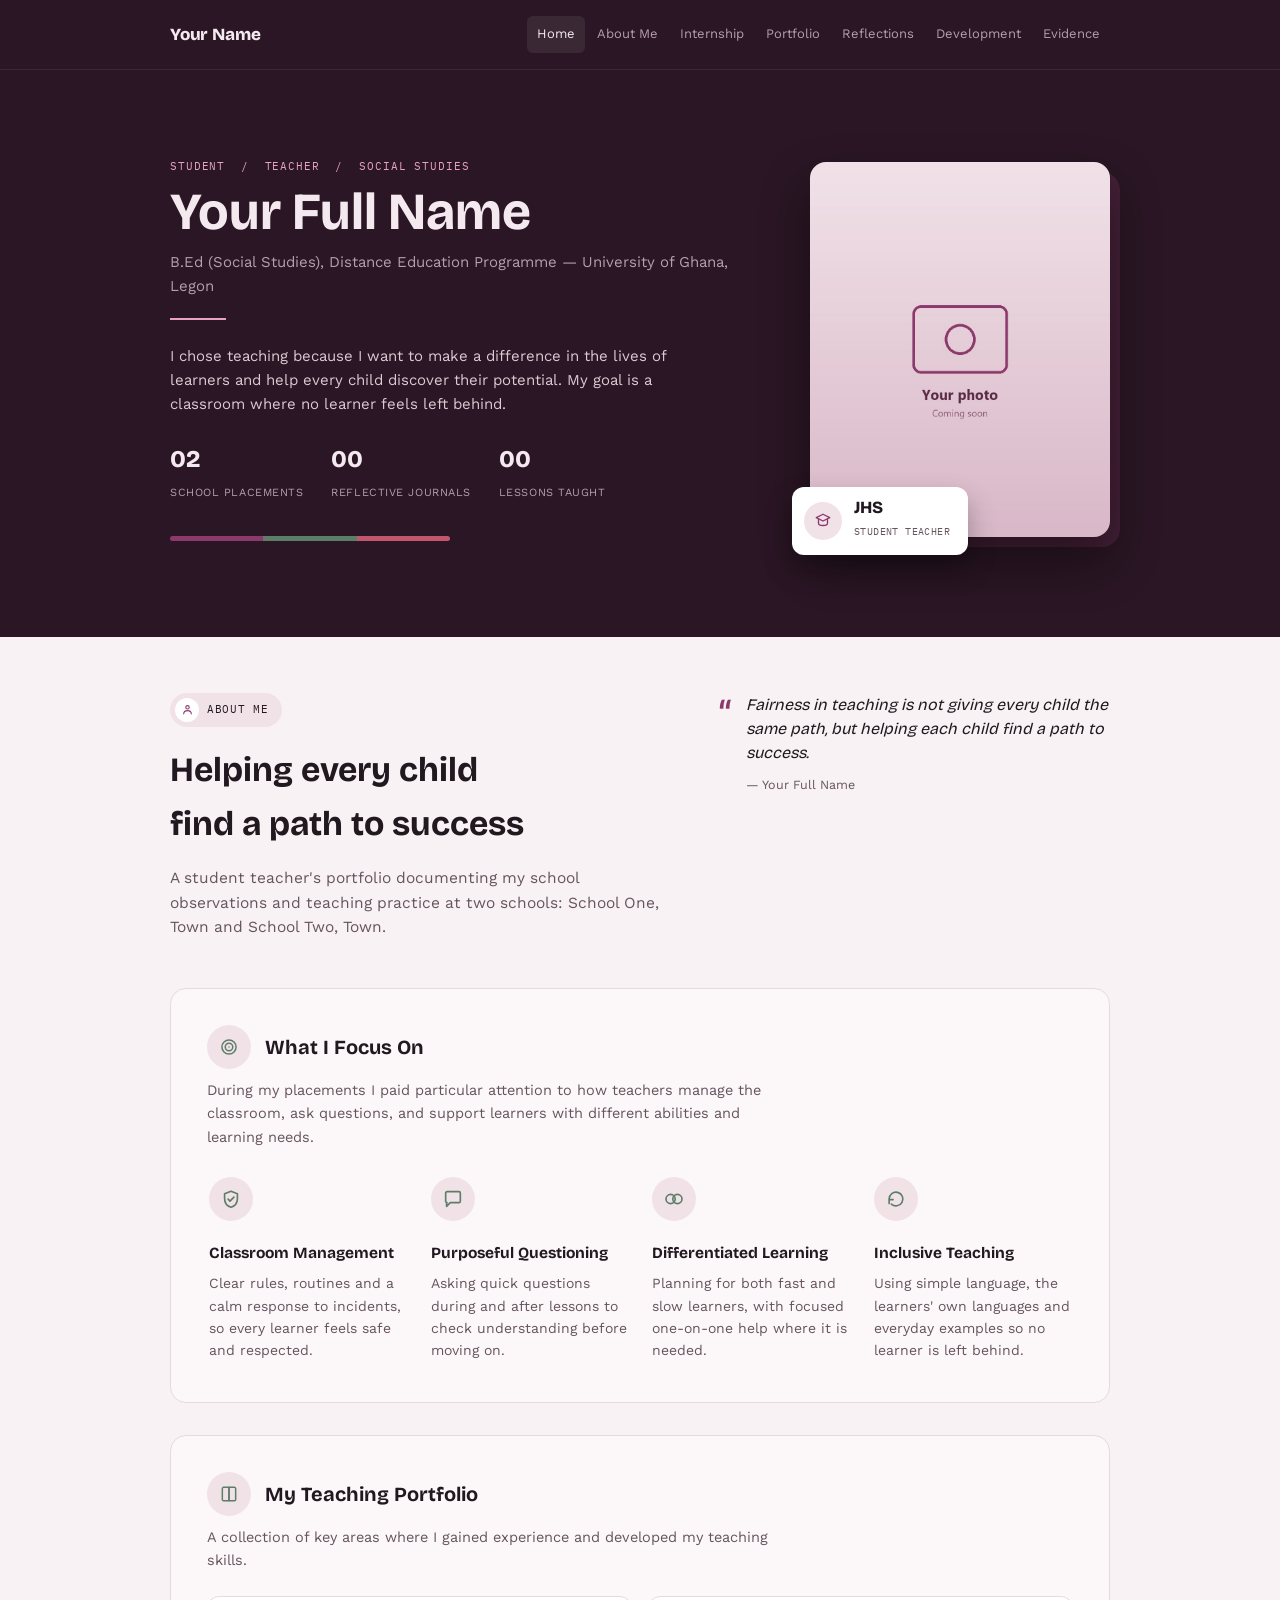
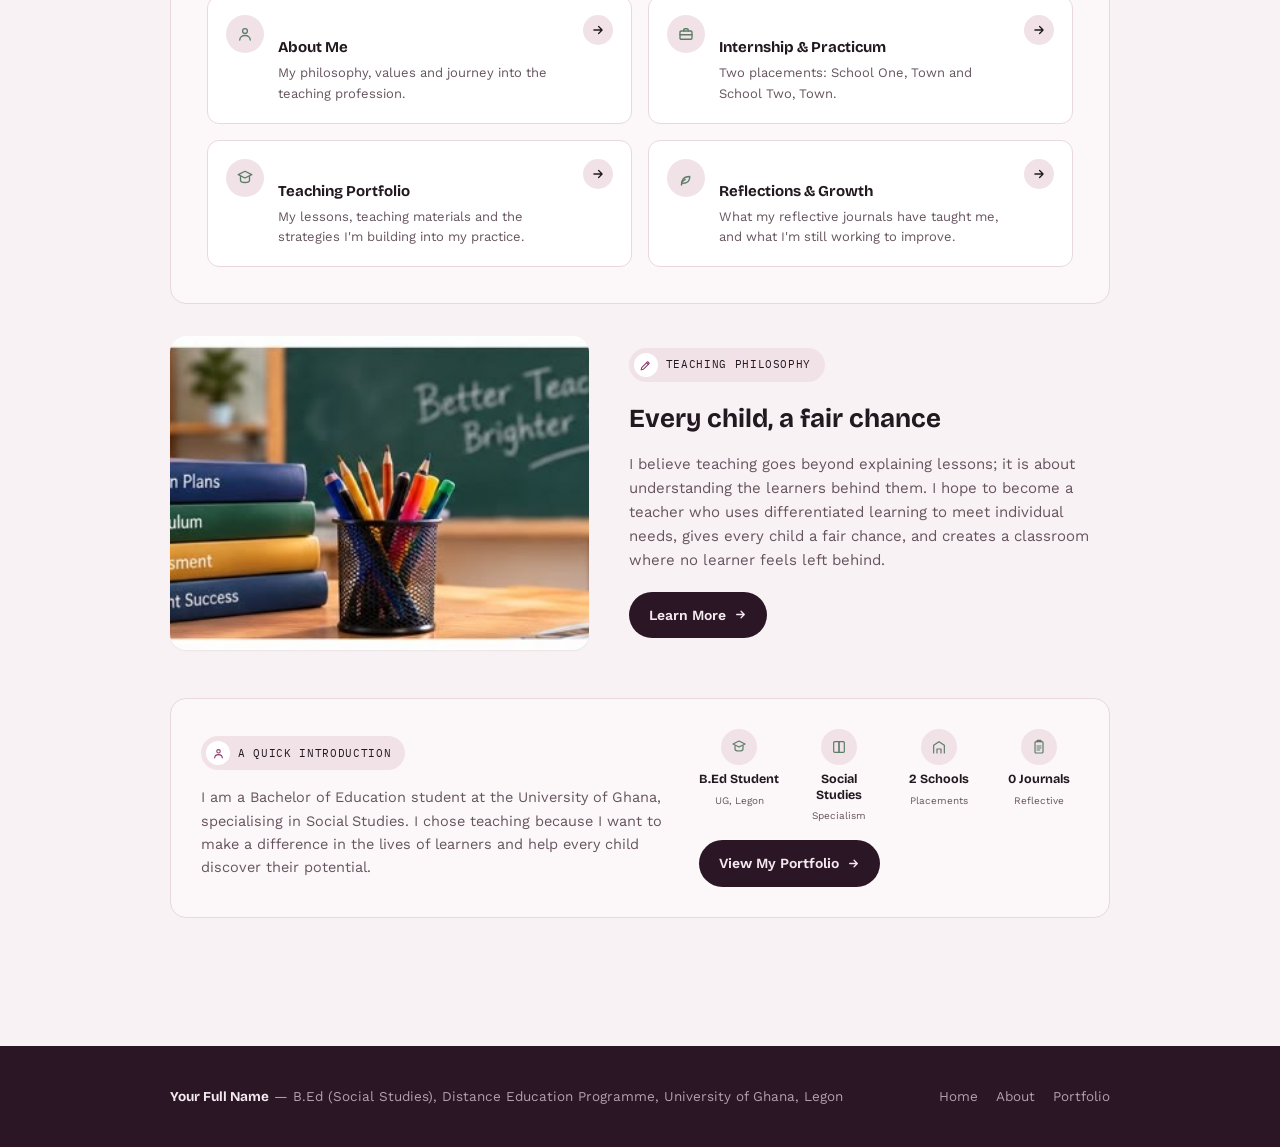
==== site/index.html @ 03ffe389 "Start client 3 e-portfolio from Ella's layout with Plum & Blush palette and placeholder content Co-A" ====
<!doctype html>
<html lang="en">
<head>
<meta charset="UTF-8">
<meta name="viewport" content="width=device-width, initial-scale=1">
<title>Your Full Name — Home</title>
<meta name="description" content="Teaching e-portfolio of Your Full Name, B.Ed (Social Studies) student-teacher at the University of Ghana, Legon.">
<link rel="stylesheet" href="https://fonts.googleapis.com/css2?family=Bricolage+Grotesque:opsz,wght@12..96,500;12..96,700;12..96,800&family=Work+Sans:wght@400;500;600;700&family=IBM+Plex+Mono:wght@500&display=swap">
<link rel="stylesheet" href="styles.css">
</head>
<body>

<header class="site">
  <div class="container nav-row">
    <a class="brand" href="index.html">Your Name</a>
    <button class="nav-toggle" id="navToggle" aria-expanded="false">Menu</button>
    <nav class="links" id="navLinks">
      <a href="index.html" class="active">Home</a>
      <a href="about.html">About Me</a>
      <a href="internship.html">Internship</a>
      <a href="portfolio.html">Portfolio</a>
      <a href="reflections.html">Reflections</a>
      <a href="development.html">Development</a>
      <a href="evidence.html">Evidence</a>
    </nav>
  </div>
</header>

<section class="hero" id="siteHero">
  <div class="container hero-grid">
    <div>
      <span class="eyebrow">Student &nbsp;/&nbsp; Teacher &nbsp;/&nbsp; Social Studies</span>
      <h1>Your Full Name</h1>
      <p class="role">B.Ed (Social Studies), Distance Education Programme — University of Ghana, Legon</p>
      <div class="divider-rule"></div>
      <p class="pitch">I chose teaching because I want to make a difference in the lives of learners and help every child discover their potential. My goal is a classroom where no learner feels left behind.</p>
      <div class="stat-row">
        <div class="stat"><b>02</b><span>School Placements</span></div>
        <div class="stat"><b>00</b><span>Reflective Journals</span></div>
        <div class="stat"><b>00</b><span>Lessons Taught</span></div>
      </div>
      <div class="accentbar"><div style="background:var(--gold)"></div><div style="background:var(--green)"></div><div style="background:var(--maroon)"></div></div>
    </div>
    <div class="hero-photo-wrap">
      <img class="hero-photo" style="object-position:center 15%;" src="assets/portrait.jpg" alt="Portrait of Your Full Name">
      <div class="hero-badge">
          <div class="badge-icon"><svg width="18" height="18" viewBox="0 0 24 24" fill="none" stroke="currentColor" stroke-width="1.8" stroke-linecap="round" stroke-linejoin="round"><path d="M12 3l9 4.5-9 4.5-9-4.5z"/><path d="M6 10v5c0 1.5 2.7 3 6 3s6-1.5 6-3v-5"/></svg></div>
          <div><b>JHS</b><span>Student Teacher</span></div>
        </div>
    </div>
  </div>
</section>

<main class="container home-page">
  <div class="page">

    <div class="block about-teaser-grid">
      <div>
        <div class="pill-eyebrow"><span class="pill-icon"><svg width="13" height="13" viewBox="0 0 24 24" fill="none" stroke="currentColor" stroke-width="2" stroke-linecap="round" stroke-linejoin="round"><circle cx="12" cy="8" r="3.2"/><path d="M5 20c0-3.5 3-6 7-6s7 2.5 7 6"/></svg></span>About Me</div>
        <h2 style="font-size:clamp(26px,4vw,34px);margin-bottom:14px;">Helping every child find a path to success</h2>
        <p style="color:var(--ink-muted);font-size:15.5px;max-width:56ch;">A student teacher's portfolio documenting my school observations and teaching practice at two schools: School One, Town and School Two, Town.</p>
      </div>
      <div class="testimonial">
          <span class="quote-mark">&ldquo;</span>
          <div>
            <blockquote>Fairness in teaching is not giving every child the same path, but helping each child find a path to success.</blockquote>
            <cite>— Your Full Name</cite>
          </div>
        </div>
    </div>

    <div class="panel">
      <div class="panel-head">
        <div class="focus-icon"><svg width="20" height="20" viewBox="0 0 24 24" fill="none" stroke="currentColor" stroke-width="1.8" stroke-linecap="round" stroke-linejoin="round"><circle cx="12" cy="12" r="8.5"/><circle cx="12" cy="12" r="4.5"/><circle cx="12" cy="12" r=".8" fill="currentColor" stroke="none"/></svg></div>
        <h3>What I Focus On</h3>
      </div>
      <p class="panel-intro">During my placements I paid particular attention to how teachers manage the classroom, ask questions, and support learners with different abilities and learning needs.</p>
      <div class="focus-grid">
        <div class="focus-card">
          <div class="focus-icon"><svg width="22" height="22" viewBox="0 0 24 24" fill="none" stroke="currentColor" stroke-width="1.8" stroke-linecap="round" stroke-linejoin="round"><path d="M12 3.5l7 2.8v5.2c0 5-3 8.3-7 9.5-4-1.2-7-4.5-7-9.5V6.3z"/><path d="M8.8 12.2l2.1 2.1 4.3-4.3"/></svg></div>
          <h4>Classroom Management</h4>
          <p>Clear rules, routines and a calm response to incidents, so every learner feels safe and respected.</p>
        </div>
        <div class="focus-card">
          <div class="focus-icon"><svg width="22" height="22" viewBox="0 0 24 24" fill="none" stroke="currentColor" stroke-width="1.8" stroke-linecap="round" stroke-linejoin="round"><path d="M4 5.5A1.5 1.5 0 0 1 5.5 4h13A1.5 1.5 0 0 1 20 5.5v9A1.5 1.5 0 0 1 18.5 16H9l-4 4v-4H5.5A1.5 1.5 0 0 1 4 14.5z"/></svg></div>
          <h4>Purposeful Questioning</h4>
          <p>Asking quick questions during and after lessons to check understanding before moving on.</p>
        </div>
        <div class="focus-card">
          <div class="focus-icon"><svg width="22" height="22" viewBox="0 0 24 24" fill="none" stroke="currentColor" stroke-width="1.8" stroke-linecap="round" stroke-linejoin="round"><circle cx="8.3" cy="12" r="5"/><circle cx="15.7" cy="12" r="5"/></svg></div>
          <h4>Differentiated Learning</h4>
          <p>Planning for both fast and slow learners, with focused one-on-one help where it is needed.</p>
        </div>
        <div class="focus-card">
          <div class="focus-icon"><svg width="22" height="22" viewBox="0 0 24 24" fill="none" stroke="currentColor" stroke-width="1.8" stroke-linecap="round" stroke-linejoin="round"><path d="M4.5 12a7.5 7.5 0 1 1 2.4 5.5"/><path d="M4.5 17v-4.3h4.3"/></svg></div>
          <h4>Inclusive Teaching</h4>
          <p>Using simple language, the learners' own languages and everyday examples so no learner is left behind.</p>
        </div>
      </div>
    </div>

    <div class="panel">
      <div class="panel-head">
        <div class="focus-icon"><svg width="20" height="20" viewBox="0 0 24 24" fill="none" stroke="currentColor" stroke-width="1.8" stroke-linecap="round" stroke-linejoin="round"><path d="M4 5.5C4 4.7 4.7 4 5.5 4H12v16H5.5A1.5 1.5 0 0 1 4 18.5z"/><path d="M20 5.5c0-.8-.7-1.5-1.5-1.5H12v16h6.5a1.5 1.5 0 0 0 1.5-1.5z"/></svg></div>
        <h3>My Teaching Portfolio</h3>
      </div>
      <p class="panel-intro">A collection of key areas where I gained experience and developed my teaching skills.</p>
      <div class="link-grid">
        <a class="link-card" href="about.html">
          <div class="focus-icon"><svg width="18" height="18" viewBox="0 0 24 24" fill="none" stroke="currentColor" stroke-width="1.8" stroke-linecap="round" stroke-linejoin="round"><circle cx="12" cy="8" r="3.2"/><path d="M5 20c0-3.5 3-6 7-6s7 2.5 7 6"/></svg></div>
          <div class="link-body">
            <h4>About Me</h4>
            <p>My philosophy, values and journey into the teaching profession.</p>
          </div>
          <div class="link-arrow"><svg width="14" height="14" viewBox="0 0 24 24" fill="none" stroke="currentColor" stroke-width="2.2" stroke-linecap="round" stroke-linejoin="round"><path d="M5 12h13M13 6l6 6-6 6"/></svg></div>
        </a>
        <a class="link-card" href="internship.html">
          <div class="focus-icon"><svg width="18" height="18" viewBox="0 0 24 24" fill="none" stroke="currentColor" stroke-width="1.8" stroke-linecap="round" stroke-linejoin="round"><rect x="4" y="8" width="16" height="11" rx="1.5"/><path d="M9 8V6.5A1.5 1.5 0 0 1 10.5 5h3A1.5 1.5 0 0 1 15 6.5V8"/><path d="M4 13h16"/></svg></div>
          <div class="link-body">
            <h4>Internship &amp; Practicum</h4>
            <p>Two placements: School One, Town and School Two, Town.</p>
          </div>
          <div class="link-arrow"><svg width="14" height="14" viewBox="0 0 24 24" fill="none" stroke="currentColor" stroke-width="2.2" stroke-linecap="round" stroke-linejoin="round"><path d="M5 12h13M13 6l6 6-6 6"/></svg></div>
        </a>
        <a class="link-card" href="portfolio.html">
          <div class="focus-icon"><svg width="18" height="18" viewBox="0 0 24 24" fill="none" stroke="currentColor" stroke-width="1.8" stroke-linecap="round" stroke-linejoin="round"><path d="M12 3l9 4.5-9 4.5-9-4.5z"/><path d="M6 10v5c0 1.5 2.7 3 6 3s6-1.5 6-3v-5"/></svg></div>
          <div class="link-body">
            <h4>Teaching Portfolio</h4>
            <p>My lessons, teaching materials and the strategies I'm building into my practice.</p>
          </div>
          <div class="link-arrow"><svg width="14" height="14" viewBox="0 0 24 24" fill="none" stroke="currentColor" stroke-width="2.2" stroke-linecap="round" stroke-linejoin="round"><path d="M5 12h13M13 6l6 6-6 6"/></svg></div>
        </a>
        <a class="link-card" href="reflections.html">
          <div class="focus-icon"><svg width="18" height="18" viewBox="0 0 24 24" fill="none" stroke="currentColor" stroke-width="1.8" stroke-linecap="round" stroke-linejoin="round"><path d="M6 21c0-7 4-11 11-11 0 6-3 9-9 9"/><path d="M6 21c0-4 2-6 5-7"/></svg></div>
          <div class="link-body">
            <h4>Reflections &amp; Growth</h4>
            <p>What my reflective journals have taught me, and what I'm still working to improve.</p>
          </div>
          <div class="link-arrow"><svg width="14" height="14" viewBox="0 0 24 24" fill="none" stroke="currentColor" stroke-width="2.2" stroke-linecap="round" stroke-linejoin="round"><path d="M5 12h13M13 6l6 6-6 6"/></svg></div>
        </a>
      </div>
    </div>

    <div class="block philosophy-split">
      <img class="philosophy-photo" src="assets/philosophy-books-chalkboard.jpg" alt="Stack of teaching books, a pencil cup, and a chalkboard reading Better Teachers Brighter Futures">
      <div>
        <div class="pill-eyebrow"><span class="pill-icon"><svg width="13" height="13" viewBox="0 0 24 24" fill="none" stroke="currentColor" stroke-width="2" stroke-linecap="round" stroke-linejoin="round"><path d="M4 20l1-4L16 5l3 3L8 19l-4 1z"/><path d="M14 7l3 3"/></svg></span>Teaching Philosophy</div>
        <h3 style="font-size:clamp(22px,3.2vw,26px);margin-bottom:12px;">Every child, a fair chance</h3>
        <p style="color:var(--ink-muted);font-size:15px;max-width:52ch;margin-bottom:20px;">I believe teaching goes beyond explaining lessons; it is about understanding the learners behind them. I hope to become a teacher who uses differentiated learning to meet individual needs, gives every child a fair chance, and creates a classroom where no learner feels left behind.</p>
        <a class="btn-dark" href="about.html">Learn More <svg width="13" height="13" viewBox="0 0 24 24" fill="none" stroke="currentColor" stroke-width="2.4" stroke-linecap="round" stroke-linejoin="round"><path d="M5 12h13M13 6l6 6-6 6"/></svg></a>
      </div>
    </div>

    <div class="block intro-bar">
      <div class="intro-text">
        <div class="pill-eyebrow"><span class="pill-icon"><svg width="13" height="13" viewBox="0 0 24 24" fill="none" stroke="currentColor" stroke-width="2" stroke-linecap="round" stroke-linejoin="round"><circle cx="12" cy="8" r="3.2"/><path d="M5 20c0-3.5 3-6 7-6s7 2.5 7 6"/></svg></span>A Quick Introduction</div>
        <p style="font-size:14.5px;color:var(--ink-muted);max-width:56ch;">I am a Bachelor of Education student at the University of Ghana, specialising in Social Studies. I chose teaching because I want to make a difference in the lives of learners and help every child discover their potential.</p>
      </div>
      <div class="intro-side">
        <div class="mini-stats">
          <div class="mini-stat">
            <div class="focus-icon"><svg width="16" height="16" viewBox="0 0 24 24" fill="none" stroke="currentColor" stroke-width="1.8" stroke-linecap="round" stroke-linejoin="round"><path d="M12 3l9 4.5-9 4.5-9-4.5z"/><path d="M6 10v5c0 1.5 2.7 3 6 3s6-1.5 6-3v-5"/></svg></div>
            <b>B.Ed Student</b><span>UG, Legon</span>
          </div>
          <div class="mini-stat">
            <div class="focus-icon"><svg width="16" height="16" viewBox="0 0 24 24" fill="none" stroke="currentColor" stroke-width="1.8" stroke-linecap="round" stroke-linejoin="round"><path d="M4 5.5C4 4.7 4.7 4 5.5 4H12v16H5.5A1.5 1.5 0 0 1 4 18.5z"/><path d="M20 5.5c0-.8-.7-1.5-1.5-1.5H12v16h6.5a1.5 1.5 0 0 0 1.5-1.5z"/></svg></div>
            <b>Social Studies</b><span>Specialism</span>
          </div>
          <div class="mini-stat">
            <div class="focus-icon"><svg width="16" height="16" viewBox="0 0 24 24" fill="none" stroke="currentColor" stroke-width="1.8" stroke-linecap="round" stroke-linejoin="round"><path d="M4 21V9.5L12 4l8 5.5V21"/><path d="M9 21v-6h6v6"/></svg></div>
            <b>2 Schools</b><span>Placements</span>
          </div>
          <div class="mini-stat">
            <div class="focus-icon"><svg width="16" height="16" viewBox="0 0 24 24" fill="none" stroke="currentColor" stroke-width="1.8" stroke-linecap="round" stroke-linejoin="round"><rect x="6" y="4" width="12" height="17" rx="1.5"/><path d="M9 4V3a1 1 0 0 1 1-1h4a1 1 0 0 1 1 1v1"/><path d="M9 10.5h6M9 13.5h6M9 16.5h4"/></svg></div>
            <b>0 Journals</b><span>Reflective</span>
          </div>
        </div>
        <a class="btn-dark" href="portfolio.html">View My Portfolio <svg width="13" height="13" viewBox="0 0 24 24" fill="none" stroke="currentColor" stroke-width="2.4" stroke-linecap="round" stroke-linejoin="round"><path d="M5 12h13M13 6l6 6-6 6"/></svg></a>
      </div>
    </div>
  </div>
</main>

<footer class="site">
  <div class="container">
    <div><strong>Your Full Name</strong> — B.Ed (Social Studies), Distance Education Programme, University of Ghana, Legon</div>
    <div class="foot-links">
      <a href="index.html">Home</a>
      <a href="about.html">About</a>
      <a href="portfolio.html">Portfolio</a>
    </div>
  </div>
</footer>

<script>
(function(){
  var navToggle = document.getElementById("navToggle");
  var navEl = document.getElementById("navLinks");
  navToggle.addEventListener("click", function(){
    var open = navEl.classList.toggle("open");
    navToggle.setAttribute("aria-expanded", open ? "true" : "false");
  });
})();
</script>
</body>
</html>
---- site/styles.css ----
:root{
  --bg:#F8F2F4;
  --surface:#FFFFFF;
  --surface-2:#FCF8F9;
  --ink:#221920;
  --ink-muted:#66545F;
  --border:#E9D8DE;
  --gold:#8C3A6C;
  --green:#5C7E68;
  --maroon:#C2566F;
  --header-bg:#2A1624;
  --header-text:#F4E9EF;
  --header-text-muted:#B79EAD;
  --chip-bg:#F1E2E8;
  --shadow: 0 1px 2px rgba(20,18,10,.06);
  --font-display: "Bricolage Grotesque", system-ui, sans-serif;
  --font-body: "Work Sans", system-ui, sans-serif;
  --font-mono: "IBM Plex Mono", monospace;
}
@media (prefers-color-scheme: dark){
  :root:not([data-theme="light"]){
    --bg:#170F14;
    --surface:#21161D;
    --surface-2:#271A22;
    --ink:#F4E9EF;
    --ink-muted:#B9A3AF;
    --border:#3B2934;
    --gold:#D58AB6;
    --green:#93BCA0;
    --maroon:#EA8FA3;
    --header-bg:#10090E;
    --header-text:#F4E9EF;
    --header-text-muted:#A88E9D;
    --chip-bg:#2F1F29;
    --shadow: 0 1px 2px rgba(0,0,0,.4);
  }
}
:root[data-theme="dark"]{
  --bg:#170F14;
  --surface:#21161D;
  --surface-2:#271A22;
  --ink:#F4E9EF;
  --ink-muted:#B9A3AF;
  --border:#3B2934;
  --gold:#D58AB6;
  --green:#93BCA0;
  --maroon:#EA8FA3;
  --header-bg:#10090E;
  --header-text:#F4E9EF;
  --header-text-muted:#A88E9D;
  --chip-bg:#2F1F29;
  --shadow: 0 1px 2px rgba(0,0,0,.4);
}
*{box-sizing:border-box;}
html{scroll-behavior:smooth;}
body{
  margin:0;
  background:var(--bg);
  color:var(--ink);
  font-family:var(--font-body);
  line-height:1.6;
}
img{max-width:100%;}
a{color:inherit;}
[hidden]{display:none!important;}
.container{max-width:980px;margin:0 auto;padding-inline:20px;}
h1,h2,h3{font-family:var(--font-display);font-weight:700;text-wrap:balance;margin:0;}
p{margin:0;}
.eyebrow{
  font-family:var(--font-mono);
  font-size:11px;
  letter-spacing:.08em;
  text-transform:uppercase;
}

/* header */
header.site{
  background:var(--header-bg);
  color:var(--header-text);
  position:sticky;
  top:0;
  z-index:20;
  border-bottom:1px solid rgba(255,255,255,.08);
}
.nav-row{
  display:flex;
  align-items:center;
  justify-content:space-between;
  padding-block:16px;
  gap:16px;
}
.brand{
  font-family:var(--font-display);
  font-weight:800;
  font-size:17px;
  letter-spacing:-.01em;
  text-decoration:none;
  color:var(--header-text);
  white-space:nowrap;
}
nav.links{display:flex;gap:2px;flex-wrap:nowrap;}
nav.links a{
  font-size:13px;
  text-decoration:none;
  color:var(--header-text-muted);
  padding:8px 10px;
  border-radius:6px;
  white-space:nowrap;
  transition:color .15s, background .15s;
}
nav.links a:hover{color:var(--header-text);}
nav.links a.active{color:var(--header-text);background:rgba(255,255,255,.08);}
.nav-toggle{
  display:none;
  background:none;
  border:1px solid rgba(255,255,255,.2);
  color:var(--header-text);
  border-radius:6px;
  padding:8px 10px;
  font-size:13px;
  font-family:var(--font-mono);
}
@media (max-width:900px){
  nav.links{
    display:none;
    width:100%;
    flex-direction:column;
    flex-wrap:wrap;
    gap:2px;
    padding-bottom:14px;
  }
  nav.links a{white-space:normal;}
  nav.links.open{display:flex;}
  .nav-toggle{display:block;}
  .nav-row{flex-wrap:wrap;}
}

/* hero */
.hero{
  background:var(--header-bg);
  color:var(--header-text);
  padding-block:clamp(48px,8vw,88px) clamp(56px,9vw,96px);
  overflow:clip;
}
.hero-grid{
  display:grid;
  grid-template-columns:1.15fr auto;
  gap:clamp(32px,6vw,64px);
  align-items:center;
}
@media (max-width:700px){.hero-grid{grid-template-columns:1fr;}.hero-photo-wrap{order:-1;margin-inline:auto;}}
.hero-photo-wrap{
  position:relative;
  width:min(300px,72vw);
  flex-shrink:0;
}
.hero-photo-wrap::before{
  content:"";
  position:absolute;
  inset:10px -10px -10px 10px;
  background:color-mix(in srgb, var(--gold) 25%, transparent);
  border-radius:18px;
  z-index:0;
}
.hero-photo{
  position:relative;
  z-index:1;
  display:block;
  width:100%;
  aspect-ratio:4/5;
  object-fit:cover;
  object-position:top center;
  border-radius:16px;
  box-shadow:0 24px 48px rgba(0,0,0,.4);
}
.hero-badge{
  position:absolute;
  z-index:2;
  left:-18px;
  bottom:-18px;
  display:flex;
  align-items:center;
  gap:12px;
  background:var(--surface);
  color:var(--ink);
  padding:12px 18px 12px 12px;
  border-radius:12px;
  box-shadow:0 14px 28px rgba(0,0,0,.3);
  max-width:210px;
}
.hero-badge .badge-icon{
  width:38px;height:38px;border-radius:50%;flex-shrink:0;
  background:var(--chip-bg);color:var(--gold);
  display:flex;align-items:center;justify-content:center;
}
.hero-badge b{display:block;font-family:var(--font-display);font-size:17px;font-weight:800;line-height:1.1;}
.hero-badge span{font-size:10px;font-family:var(--font-mono);text-transform:uppercase;letter-spacing:.04em;color:var(--ink-muted);}
.hero .eyebrow{color:#E8A3C4;margin-bottom:10px;display:block;}
.hero h1{font-size:clamp(32px,5.5vw,52px);line-height:1.05;margin-bottom:10px;}
.hero .role{font-size:15px;color:var(--header-text-muted);margin-bottom:20px;}
.hero .pitch{max-width:56ch;font-size:15px;color:#DCCAD3;margin-bottom:24px;}
.divider-rule{height:2px;width:56px;background:#E8A3C4;margin-bottom:24px;}
.stat-row{display:flex;gap:28px;flex-wrap:wrap;}
.stat b{display:block;font-family:var(--font-display);font-size:24px;font-weight:800;}
.stat span{font-size:11px;color:var(--header-text-muted);text-transform:uppercase;letter-spacing:.05em;}
.accentbar{display:flex;height:5px;margin-top:32px;border-radius:3px;overflow:hidden;max-width:280px;}
.accentbar div{flex:1;}

/* page body */
main{padding-block:56px 80px;}
.page-head{margin-bottom:40px;max-width:70ch;}
.page-head .eyebrow{color:var(--gold);margin-bottom:10px;display:block;}
.page-head h2{font-size:clamp(26px,4vw,34px);margin-bottom:12px;}
.page-head p{color:var(--ink-muted);font-size:15.5px;}

.block{margin-bottom:48px;}
.block h3{font-size:19px;margin-bottom:14px;}
.block .body-text{max-width:68ch;color:var(--ink);font-size:15.5px;}
.block .body-text + .body-text{margin-top:14px;}
.pull{
  border-left:3px solid var(--gold);
  padding:2px 0 2px 20px;
  margin:20px 0;
  max-width:60ch;
  font-family:var(--font-display);
  font-weight:500;
  font-size:19px;
  line-height:1.45;
  color:var(--ink);
}

.two-col{display:grid;grid-template-columns:1fr 1fr;gap:32px;}
@media (max-width:700px){.two-col{grid-template-columns:1fr;}}
.card{
  background:var(--surface);
  border:1px solid var(--border);
  border-radius:10px;
  padding:22px 24px;
  box-shadow:var(--shadow);
}
.card h4{font-family:var(--font-display);font-size:16px;margin:0 0 8px;font-weight:700;}
.card p{font-size:14.5px;color:var(--ink-muted);}

ul.plain{margin:0;padding:0;list-style:none;display:flex;flex-direction:column;gap:10px;}
ul.plain li{
  font-size:15px;
  padding-left:20px;
  position:relative;
}
ul.plain li::before{
  content:"";
  position:absolute;left:0;top:9px;
  width:6px;height:6px;border-radius:50%;
  background:var(--green);
}

.chip-row{display:flex;flex-wrap:wrap;gap:8px;}
.chip{
  font-family:var(--font-mono);
  font-size:12px;
  background:var(--chip-bg);
  border:1px solid var(--border);
  padding:6px 12px;
  border-radius:20px;
  color:var(--ink);
}

.grid-cards{display:grid;grid-template-columns:repeat(auto-fill,minmax(220px,1fr));gap:18px;}

.focus-grid{display:grid;grid-template-columns:repeat(auto-fit,minmax(200px,1fr));gap:20px;}
.focus-card{padding:4px 2px;}
.focus-icon{
  width:44px;height:44px;
  border-radius:50%;
  background:var(--chip-bg);
  display:flex;align-items:center;justify-content:center;
  margin-bottom:16px;
  color:var(--green);
}
.focus-card h4{font-family:var(--font-display);font-size:15.5px;margin-bottom:6px;}
.focus-card p{font-size:14px;color:var(--ink-muted);}

/* home redesign */
.home-page{--ink-muted:#66545F;}
@media (prefers-color-scheme: dark){:root:not([data-theme="light"]) .home-page{--ink-muted:#B9A3AF;}}
:root[data-theme="dark"] .home-page{--ink-muted:#B9A3AF;}
.pill-eyebrow{
  display:inline-flex;align-items:center;gap:8px;
  background:var(--chip-bg);
  border-radius:20px;
  padding:5px 14px 5px 5px;
  font-family:var(--font-mono);
  font-size:11px;letter-spacing:.06em;text-transform:uppercase;
  color:var(--ink);
  margin-bottom:16px;
}
.pill-eyebrow .pill-icon{
  width:24px;height:24px;border-radius:50%;
  background:var(--surface);
  display:flex;align-items:center;justify-content:center;
  color:var(--gold);
}
.panel{
  background:var(--surface-2);
  border:1px solid var(--border);
  border-radius:16px;
  padding:clamp(24px,4vw,36px);
  margin-bottom:32px;
}
.panel-head{display:flex;align-items:center;gap:14px;margin-bottom:10px;}
.panel-head .focus-icon{margin-bottom:0;flex-shrink:0;}
.panel-head h3{font-size:20px;}
.panel-intro{color:var(--ink-muted);font-size:14.5px;max-width:64ch;margin-bottom:24px;}
.testimonial{display:flex;gap:14px;align-items:flex-start;}
.testimonial .quote-mark{font-family:var(--font-display);font-size:42px;color:var(--gold);line-height:.6;flex-shrink:0;margin-top:10px;}
.testimonial blockquote{margin:0;font-family:var(--font-display);font-style:italic;font-size:16px;line-height:1.5;color:var(--ink);}
.testimonial cite{display:block;margin-top:10px;font-style:normal;font-size:12.5px;color:var(--ink-muted);}
.about-teaser-grid{display:grid;grid-template-columns:1.3fr 1fr;gap:40px;align-items:start;}
@media (max-width:760px){.about-teaser-grid{grid-template-columns:1fr;}}
.link-grid{display:grid;grid-template-columns:1fr 1fr;gap:16px;}
@media (max-width:700px){.link-grid{grid-template-columns:1fr;}}
.link-card{
  display:flex;align-items:flex-start;gap:14px;
  background:var(--surface);border:1px solid var(--border);border-radius:12px;
  padding:18px;text-decoration:none;color:inherit;
  transition:border-color .15s;
}
.link-card:hover{border-color:var(--gold);}
.link-card .focus-icon{margin-bottom:0;flex-shrink:0;width:38px;height:38px;}
.link-card .link-body{flex:1;}
.link-card .link-body h4{font-family:var(--font-display);font-size:15px;margin-bottom:4px;font-weight:700;}
.link-card .link-body p{font-size:13px;color:var(--ink-muted);}
.link-card .link-arrow{
  width:30px;height:30px;border-radius:50%;background:var(--chip-bg);
  display:flex;align-items:center;justify-content:center;color:var(--ink);flex-shrink:0;
}
.philosophy-split{display:grid;grid-template-columns:1fr 1.15fr;gap:40px;align-items:center;}
@media (max-width:700px){.philosophy-split{grid-template-columns:1fr;}}
.philosophy-photo{width:100%;aspect-ratio:4/3;object-fit:cover;border-radius:16px;box-shadow:var(--shadow);display:block;}
.philosophy-photo.is-placeholder{
  display:flex;align-items:center;justify-content:center;flex-direction:column;gap:8px;
  background:var(--chip-bg);color:var(--ink-muted);font-family:var(--font-mono);font-size:11px;text-transform:uppercase;letter-spacing:.05em;text-align:center;padding:20px;
}
.btn-dark{
  display:inline-flex;align-items:center;gap:8px;
  background:var(--header-bg);color:var(--header-text);
  font-family:var(--font-body);font-weight:600;font-size:14px;
  padding:12px 20px;border-radius:24px;text-decoration:none;
  transition:opacity .15s;
}
.btn-dark:hover{opacity:.85;}
.intro-bar{
  display:flex;flex-wrap:wrap;gap:28px;align-items:center;justify-content:space-between;
  background:var(--surface-2);border:1px solid var(--border);border-radius:16px;
  padding:clamp(22px,4vw,30px);
}
.intro-bar .intro-text{flex:2;min-width:260px;}
.intro-bar .intro-side{display:flex;flex-direction:column;gap:16px;align-items:flex-start;}
.mini-stats{display:flex;gap:20px;flex-wrap:wrap;}
.mini-stat{display:flex;flex-direction:column;align-items:center;gap:6px;text-align:center;width:80px;}
.mini-stat .focus-icon{width:36px;height:36px;margin-bottom:0;}
.mini-stat b{font-family:var(--font-display);font-size:12.5px;font-weight:700;line-height:1.25;}
.mini-stat span{font-size:10px;color:var(--ink-muted);}
.tagline-script{
  font-family:"Caveat",cursive;
  font-weight:700;
  font-size:clamp(22px,3vw,28px);
  color:var(--gold);
  line-height:1.1;
  margin-top:18px;
}
.signature{
  font-family:"Caveat",cursive;
  font-weight:700;
  font-size:26px;
  color:var(--gold);
  margin-top:16px;
}
.photo-ticks{position:absolute;top:-10px;right:-30px;color:var(--gold);opacity:.85;}

.stat-trio{display:flex;}
.stat-trio-item{flex:1;display:flex;flex-direction:column;align-items:center;gap:8px;text-align:center;padding:0 12px;border-right:1px solid var(--border);}
.stat-trio-item:last-child{border-right:none;}
.stat-trio-item .focus-icon{margin-bottom:0;}
.stat-trio-item b{font-family:var(--font-display);font-size:16px;font-weight:700;}
.stat-trio-item span{font-size:11.5px;color:var(--ink-muted);}

.skill-grid{display:grid;grid-template-columns:1fr 1fr;gap:10px;}
@media (max-width:500px){.skill-grid{grid-template-columns:1fr;}}
.skill-chip{display:inline-flex;align-items:center;gap:10px;background:var(--chip-bg);border-radius:24px;padding:6px 16px 6px 6px;font-size:13.5px;}
.skill-chip .chip-ico{width:26px;height:26px;border-radius:50%;background:var(--surface);display:flex;align-items:center;justify-content:center;color:var(--gold);flex-shrink:0;}

.edu-row{display:flex;flex-wrap:wrap;gap:32px;align-items:center;}
.edu-row .edu-info{display:flex;gap:14px;align-items:flex-start;flex:1;min-width:220px;}
.edu-row .edu-info .focus-icon{width:48px;height:48px;flex-shrink:0;margin-bottom:0;}
.edu-row .edu-info h4{font-family:var(--font-display);font-size:16px;margin-bottom:4px;}
.edu-row .edu-info p{font-size:13.5px;color:var(--ink-muted);line-height:1.5;}
.edu-row .testimonial{flex:1.2;min-width:240px;border-left:1px solid var(--border);padding-left:28px;}
@media (max-width:640px){.edu-row .testimonial{border-left:none;padding-left:0;}}

.page-head-split{display:flex;flex-wrap:wrap;justify-content:space-between;align-items:center;gap:24px;margin-bottom:40px;}
.page-head-split .head-text{flex:1;min-width:260px;}
.page-head-split .head-text h2{font-size:clamp(28px,4.4vw,38px);margin:12px 0 14px;}
.page-head-split .head-text p{color:var(--ink-muted);font-size:15px;max-width:60ch;}
.icon-blob{
  position:relative;
  background:var(--chip-bg);
  border-radius:42% 58% 63% 37% / 41% 44% 56% 59%;
  width:150px;height:130px;
  flex-shrink:0;
  display:flex;align-items:center;justify-content:center;
  color:var(--ink);
}

.profile-card{display:grid;grid-template-columns:1fr 1fr;gap:32px;align-items:stretch;background:var(--surface-2);border:1px solid var(--border);border-radius:16px;padding:clamp(22px,4vw,30px);margin-bottom:32px;}
@media (max-width:700px){.profile-card{grid-template-columns:1fr;}}
.profile-card h3{font-size:20px;margin:10px 0 2px;}
.profile-card .profile-sub{font-size:13.5px;color:var(--ink-muted);}
.profile-list{display:flex;flex-direction:column;gap:14px;margin-top:18px;padding-top:18px;border-top:1px solid var(--border);}
.profile-list .info-row{display:flex;align-items:center;gap:12px;}
.profile-list .info-row .focus-icon{width:32px;height:32px;margin-bottom:0;flex-shrink:0;}
.profile-list .info-row .label{font-size:10.5px;color:var(--ink-muted);text-transform:uppercase;letter-spacing:.04em;display:block;}
.profile-list .info-row .value{font-size:14px;font-weight:600;}
.photo-quote{position:relative;border-radius:14px;overflow:hidden;min-height:220px;}
.photo-quote img{width:100%;height:100%;object-fit:cover;display:block;}
.photo-quote.is-placeholder{
  background:var(--chip-bg);display:flex;flex-direction:column;align-items:center;justify-content:center;gap:8px;
  color:var(--ink-muted);font-family:var(--font-mono);font-size:11px;text-transform:uppercase;letter-spacing:.05em;text-align:center;padding:20px;
}
.photo-quote .quote-overlay{
  position:absolute;left:0;right:0;bottom:0;
  background:linear-gradient(0deg, rgba(8,18,26,.88), rgba(8,18,26,0));
  padding:28px 18px 16px;
  color:#EEF3F6;
  font-family:var(--font-display);font-style:italic;font-size:13.5px;line-height:1.5;
}

.page-photo-hero{display:grid;grid-template-columns:1fr 300px;gap:40px;align-items:center;margin-bottom:40px;}
@media (max-width:760px){.page-photo-hero{grid-template-columns:1fr;}.page-photo-hero .photo-col{order:-1;margin-inline:auto;}}
.page-photo-hero .photo-col{position:relative;width:100%;max-width:300px;}
.page-hero-photo{width:100%;aspect-ratio:4/5;object-fit:cover;object-position:top center;border-radius:16px;box-shadow:var(--shadow);display:block;}
.page-hero-photo.is-placeholder{display:flex;flex-direction:column;align-items:center;justify-content:center;gap:8px;background:var(--chip-bg);color:var(--ink-muted);font-family:var(--font-mono);font-size:11px;text-transform:uppercase;letter-spacing:.05em;text-align:center;padding:20px;}

.panel-with-photo{display:flex;flex-wrap:wrap;gap:28px;align-items:flex-start;}
.panel-with-photo .panel-main{flex:2;min-width:260px;}
.panel-with-photo .panel-photo{flex:1;min-width:160px;max-width:220px;border-radius:14px;overflow:hidden;aspect-ratio:4/3;box-shadow:var(--shadow);}
.panel-with-photo .panel-photo img{width:100%;height:100%;object-fit:cover;display:block;}

.evidence-grid{display:grid;grid-template-columns:repeat(auto-fit,minmax(150px,1fr));gap:16px;}
.video-feature{display:flex;flex-wrap:wrap;gap:28px;align-items:center;}
.video-feature video{flex:3;min-width:260px;width:100%;aspect-ratio:16/9;border-radius:14px;background:#000;box-shadow:var(--shadow);display:block;}
.video-feature .video-caption{flex:2;min-width:220px;}
.video-feature .evidence-tag{display:block;font-family:var(--font-mono);font-size:11px;text-transform:uppercase;letter-spacing:.05em;color:var(--ink-muted);margin-bottom:10px;}

.evidence-card{background:var(--surface);border:1px solid var(--border);border-radius:12px;overflow:hidden;box-shadow:var(--shadow);}
.evidence-card .evidence-photo{width:100%;aspect-ratio:4/3;object-fit:cover;display:block;}
.evidence-card .evidence-photo.is-placeholder{
  display:flex;flex-direction:column;align-items:center;justify-content:center;gap:6px;
  background:var(--chip-bg);color:var(--ink-muted);font-family:var(--font-mono);font-size:10px;text-transform:uppercase;letter-spacing:.05em;text-align:center;padding:14px;
}
.evidence-card .evidence-body{padding:14px 16px;}
.evidence-card .evidence-body h4{font-family:var(--font-display);font-size:14.5px;margin-bottom:2px;}
.evidence-card .evidence-body .evidence-tag{font-size:12px;color:var(--ink-muted);margin-bottom:12px;display:block;}
.evidence-card .evidence-view{
  display:inline-flex;align-items:center;justify-content:center;gap:6px;width:100%;
  background:var(--chip-bg);color:var(--ink);font-size:12.5px;font-weight:600;
  padding:8px;border-radius:8px;text-decoration:none;box-sizing:border-box;
}

.toolkit-cloud{position:relative;background:var(--chip-bg);border-radius:12px;padding:20px 22px 60px;}
.toolkit-cloud .tagline-script{position:absolute;right:22px;bottom:14px;margin-top:0;text-align:right;}

.growth-split{display:grid;grid-template-columns:1.3fr 1fr;gap:28px;align-items:stretch;}
@media (max-width:760px){.growth-split{grid-template-columns:1fr;}}
.growth-photo{width:100%;height:100%;min-height:220px;object-fit:cover;border-radius:14px;box-shadow:var(--shadow);display:block;}
.growth-photo.is-placeholder{display:flex;flex-direction:column;align-items:center;justify-content:center;gap:8px;background:var(--chip-bg);color:var(--ink-muted);font-family:var(--font-mono);font-size:11px;text-transform:uppercase;letter-spacing:.05em;text-align:center;padding:20px;}
.quote-box{background:var(--chip-bg);border-radius:10px;padding:18px 20px;margin-top:18px;}
.quote-box p{font-family:var(--font-display);font-style:italic;font-size:14.5px;line-height:1.5;color:var(--ink);margin-bottom:8px;}
.quote-box span{font-size:12px;color:var(--ink-muted);}

.icon-pastel-1{background:color-mix(in srgb, var(--green) 20%, var(--surface));color:var(--green);}
.icon-pastel-2{background:color-mix(in srgb, var(--gold) 22%, var(--surface));color:var(--gold);}
.icon-pastel-3{background:color-mix(in srgb, var(--maroon) 20%, var(--surface));color:var(--maroon);}

.reflect-hero-side{display:flex;align-items:center;gap:16px;}
.reflect-quote{font-family:"Caveat",cursive;font-weight:700;font-size:21px;color:var(--gold);line-height:1.25;text-align:center;max-width:150px;transform:rotate(-4deg);flex-shrink:0;}

.journal-card{background:var(--surface);border:1px solid var(--border);border-radius:12px;padding:18px;}
.week-badge{display:inline-block;font-family:var(--font-mono);font-size:10px;font-weight:700;text-transform:uppercase;letter-spacing:.04em;padding:4px 10px;border-radius:20px;margin-bottom:12px;}
.journal-card h4{font-family:var(--font-display);font-size:15px;margin-bottom:8px;}
.journal-card p{font-size:13.5px;color:var(--ink-muted);margin-bottom:14px;}
.journal-date{display:flex;align-items:center;gap:6px;font-size:11.5px;color:var(--ink-muted);}

.flanked-quote{display:flex;align-items:center;gap:24px;}
.flanked-quote .leaf-deco{color:var(--gold);opacity:.8;flex-shrink:0;}
.flanked-quote .blob-deco{
  width:70px;height:70px;flex-shrink:0;position:relative;
  background:var(--chip-bg);border-radius:42% 58% 63% 37% / 41% 44% 56% 59%;
}
.flanked-quote .blob-deco .photo-ticks{top:-10px;right:-16px;}
@media (max-width:600px){.flanked-quote{flex-wrap:wrap;justify-content:center;}}

.numbered-list{display:flex;flex-direction:column;gap:20px;}
.numbered-item{display:flex;gap:16px;align-items:flex-start;}
.numbered-item .num-badge{width:40px;height:40px;border-radius:50%;background:var(--chip-bg);display:flex;align-items:center;justify-content:center;font-family:var(--font-display);font-weight:700;font-size:14px;color:var(--gold);flex-shrink:0;}
.numbered-item h4{font-family:var(--font-display);font-size:15px;margin-bottom:4px;}
.numbered-item p{font-size:13.5px;color:var(--ink-muted);}

.progress-list{display:flex;flex-direction:column;gap:14px;}
.progress-item{display:flex;gap:14px;align-items:flex-start;background:var(--surface);border:1px solid var(--border);border-radius:10px;padding:14px 16px;}
.progress-item .focus-icon{width:40px;height:40px;flex-shrink:0;margin-bottom:0;}
.progress-item .progress-body{flex:1;display:flex;justify-content:space-between;gap:12px;align-items:flex-start;flex-wrap:wrap;}
.progress-item .progress-text h4{font-family:var(--font-display);font-size:14.5px;margin-bottom:4px;}
.progress-item .progress-text p{font-size:13px;color:var(--ink-muted);}
.status-pill{display:inline-block;font-size:11px;font-weight:700;padding:5px 12px;border-radius:16px;white-space:nowrap;flex-shrink:0;}
.status-pill.in-progress{background:color-mix(in srgb, var(--gold) 25%, var(--surface));color:var(--gold);}
.status-pill.completed{background:color-mix(in srgb, var(--green) 25%, var(--surface));color:var(--green);}

.growth-mindset{background:var(--chip-bg);}
.growth-mindset blockquote{font-family:var(--font-display);font-style:italic;font-size:15px;line-height:1.55;color:var(--ink);max-width:52ch;}

.foundation-card{display:flex;gap:16px;align-items:flex-start;background:var(--surface);border:1px solid var(--border);border-radius:12px;padding:20px;}
.foundation-card .focus-icon{width:46px;height:46px;flex-shrink:0;margin-bottom:0;}
.foundation-card h4{font-family:var(--font-display);font-size:15.5px;margin-bottom:3px;}
.foundation-card .foundation-sub{font-size:13px;color:var(--ink-muted);margin-bottom:10px;}
.foundation-card p{font-size:13.5px;color:var(--ink-muted);line-height:1.5;}

.about-split{display:grid;grid-template-columns:260px 1fr;gap:40px;align-items:start;margin-bottom:52px;}
@media (max-width:700px){.about-split{grid-template-columns:1fr;}}
.about-photo{width:100%;aspect-ratio:4/5;object-fit:cover;object-position:top center;border-radius:14px;box-shadow:var(--shadow);display:block;}
.about-greet h3{font-family:var(--font-display);font-weight:700;font-size:clamp(24px,3.4vw,30px);margin-bottom:12px;}
.about-connect{margin-top:16px;}
.about-connect .connect-label{font-family:var(--font-mono);font-size:11px;text-transform:uppercase;letter-spacing:.05em;color:var(--gold);margin-bottom:6px;display:block;}

.info-grid{display:grid;grid-template-columns:repeat(auto-fit,minmax(190px,1fr));gap:14px;}
.info-item{display:flex;gap:12px;align-items:flex-start;background:var(--surface);border:1px solid var(--border);border-radius:10px;padding:14px 16px;box-shadow:var(--shadow);}
.info-item .info-icon{width:36px;height:36px;border-radius:50%;background:var(--chip-bg);display:flex;align-items:center;justify-content:center;color:var(--green);flex-shrink:0;}
.info-item .info-label{font-family:var(--font-mono);font-size:10.5px;text-transform:uppercase;letter-spacing:.05em;color:var(--ink-muted);display:block;margin-bottom:3px;}
.info-item .info-value{font-size:14px;font-weight:600;line-height:1.3;}

.icon-card-head{display:flex;align-items:center;gap:10px;margin-bottom:14px;}
.icon-card-head .focus-icon{margin-bottom:0;}
.icon-card-head h4{margin:0;font-family:var(--font-display);font-size:16px;font-weight:700;}

ul.check-list{margin:0;padding:0;list-style:none;display:flex;flex-direction:column;gap:10px;}
ul.check-list li{font-size:14.5px;padding-left:26px;position:relative;}
ul.check-list li::before{content:"✓";position:absolute;left:0;top:0;color:var(--green);font-weight:700;font-size:13px;}

.cta-card{
  display:flex;flex-wrap:wrap;gap:18px;align-items:center;justify-content:space-between;
  background:var(--surface);border:1px solid var(--border);border-radius:12px;
  padding:24px 28px;box-shadow:var(--shadow);
}
.cta-card .cta-text h4{font-family:var(--font-display);font-size:16.5px;margin-bottom:6px;}
.cta-card .cta-text p{font-size:13.5px;color:var(--ink-muted);max-width:46ch;}
.cta-btn{
  display:inline-flex;align-items:center;gap:6px;
  background:var(--gold);color:var(--header-bg);
  font-family:var(--font-mono);font-size:12px;text-transform:uppercase;letter-spacing:.04em;font-weight:700;
  padding:11px 18px;border-radius:8px;text-decoration:none;white-space:nowrap;
  transition:opacity .15s;
}
.cta-btn:hover{opacity:.85;}

/* placeholder / gap card */
.gap{
  border:1.5px dashed var(--border);
  border-radius:10px;
  padding:20px 22px;
  background:var(--surface-2);
}
.gap .gap-label{
  font-family:var(--font-mono);
  font-size:11px;
  letter-spacing:.05em;
  text-transform:uppercase;
  color:var(--gold);
  display:flex;
  align-items:center;
  gap:6px;
  margin-bottom:8px;
}
.gap .gap-label::before{content:"○";font-size:13px;}
.gap p{font-size:14px;color:var(--ink-muted);}

.sample-tag{
  display:inline-flex;
  align-items:center;
  gap:5px;
  font-family:var(--font-mono);
  font-size:10px;
  text-transform:uppercase;
  letter-spacing:.05em;
  color:var(--maroon);
  background:color-mix(in srgb, var(--maroon) 12%, transparent);
  border:1px solid color-mix(in srgb, var(--maroon) 35%, transparent);
  padding:3px 10px;
  border-radius:20px;
  margin-bottom:12px;
}
.sample-tag::before{content:"◆";font-size:7px;}

.filled{
  background:var(--surface);
  border:1px solid var(--border);
  border-radius:10px;
  padding:20px 22px;
  box-shadow:var(--shadow);
}
.filled p{font-size:14.5px;color:var(--ink);}
.filled p + p{margin-top:10px;}

.doc-mock .doc-title{font-family:var(--font-display);font-weight:700;font-size:15px;margin-bottom:12px;}
.doc-mock .doc-row{display:flex;justify-content:space-between;gap:12px;border-bottom:1px dashed var(--border);padding:7px 0;font-size:12.5px;color:var(--ink-muted);}
.doc-mock .doc-row:last-child{border-bottom:none;}
.doc-mock .doc-row b{color:var(--ink);font-weight:600;text-align:right;}
.doc-mock .doc-note{margin-top:12px;font-size:12.5px;color:var(--ink-muted);line-height:1.55;}

.flash-grid{display:grid;grid-template-columns:repeat(3,1fr);gap:8px;margin-top:4px;}
.flash{
  background:var(--chip-bg);
  border:1px solid var(--border);
  border-radius:6px;
  text-align:center;
  padding:10px 4px;
  font-family:var(--font-mono);
  font-size:12px;
  font-weight:500;
}

.score-badge{
  display:inline-block;
  font-family:var(--font-display);
  font-weight:800;
  font-size:22px;
  color:var(--green);
  background:color-mix(in srgb, var(--green) 12%, transparent);
  border-radius:8px;
  padding:6px 14px;
  margin-bottom:10px;
}

.cert-mock{
  border:2px solid var(--gold);
  outline:1px solid color-mix(in srgb, var(--gold) 40%, transparent);
  outline-offset:5px;
  border-radius:6px;
  padding:26px 20px;
  text-align:center;
}
.cert-mock .seal{
  width:44px;height:44px;border-radius:50%;
  background:linear-gradient(155deg,var(--gold),var(--maroon));
  margin:0 auto 12px;
}
.cert-mock .cert-title{font-family:var(--font-display);font-weight:700;font-size:15px;margin-bottom:4px;}
.cert-mock .cert-sub{font-size:12px;color:var(--ink-muted);}

.photo-mock{
  aspect-ratio:4/3;
  border-radius:8px;
  background:linear-gradient(150deg, color-mix(in srgb, var(--green) 55%, var(--surface-2)), color-mix(in srgb, var(--gold) 45%, var(--surface-2)));
  display:flex;align-items:center;justify-content:center;
  color:var(--surface);
}

.quote-card{
  background:var(--surface);
  border:1px solid var(--border);
  border-left:3px solid var(--gold);
  border-radius:0 10px 10px 0;
  padding:18px 22px;
  box-shadow:var(--shadow);
}
.quote-card p{font-family:var(--font-display);font-weight:500;font-size:16px;line-height:1.5;margin-bottom:10px;}
.quote-card span{font-family:var(--font-mono);font-size:11px;text-transform:uppercase;letter-spacing:.04em;color:var(--ink-muted);}

table.info{border-collapse:collapse;width:100%;max-width:560px;}
table.info td{padding:9px 0;border-bottom:1px solid var(--border);font-size:14.5px;}
table.info td:first-child{color:var(--ink-muted);width:40%;font-family:var(--font-mono);font-size:12px;text-transform:uppercase;letter-spacing:.03em;}

footer.site{
  background:var(--header-bg);
  color:var(--header-text-muted);
  padding-block:40px;
  font-size:13.5px;
}
footer.site .container{display:flex;flex-wrap:wrap;justify-content:space-between;gap:20px;align-items:center;}
footer.site strong{color:var(--header-text);font-family:var(--font-display);}
footer.site .foot-links{display:flex;gap:18px;flex-wrap:wrap;}
footer.site a{text-decoration:none;}
footer.site a:hover{color:var(--header-text);}

/* photo feature (photo in place of video) */
.video-feature .feature-photo{flex:3;min-width:260px;width:100%;aspect-ratio:16/10;object-fit:cover;border-radius:14px;box-shadow:var(--shadow);display:block;}
.photo-pair{display:grid;grid-template-columns:1fr 1fr;gap:16px;margin-top:22px;}
.photo-pair img{width:100%;aspect-ratio:4/3;object-fit:cover;border-radius:12px;box-shadow:var(--shadow);display:block;}
@media (max-width:600px){.photo-pair{grid-template-columns:1fr;}}
.school-num{font-family:var(--font-mono);font-size:11px;text-transform:uppercase;letter-spacing:.05em;color:var(--gold);}
.grid-cards.cards-4{grid-template-columns:repeat(auto-fill,minmax(min(100%,300px),1fr));}
.grid-cards.cards-2{grid-template-columns:repeat(auto-fit,minmax(min(100%,280px),1fr));}
/* evidence page: scanned journal pages */
.page-grid{display:grid;grid-template-columns:repeat(auto-fill,minmax(110px,1fr));gap:12px;margin-top:18px;}
.page-grid a{display:block;border:1px solid var(--border);border-radius:8px;overflow:hidden;background:#fff;box-shadow:var(--shadow);text-decoration:none;transition:transform .15s;}
.page-grid a:hover{transform:translateY(-2px);}
.page-grid img{width:100%;aspect-ratio:3/4;object-fit:contain;background:#fff;display:block;}
.page-grid span{display:block;font-family:var(--font-mono);font-size:10px;text-transform:uppercase;letter-spacing:.04em;text-align:center;padding:6px 4px;color:var(--ink-muted);border-top:1px solid var(--border);}
.doc-row{display:flex;flex-wrap:wrap;gap:16px;align-items:center;justify-content:space-between;}
.doc-row .panel-intro{margin-bottom:0;flex:1;min-width:240px;}
.evidence-card .evidence-photo.is-sheet{object-fit:contain;background:#fff;}
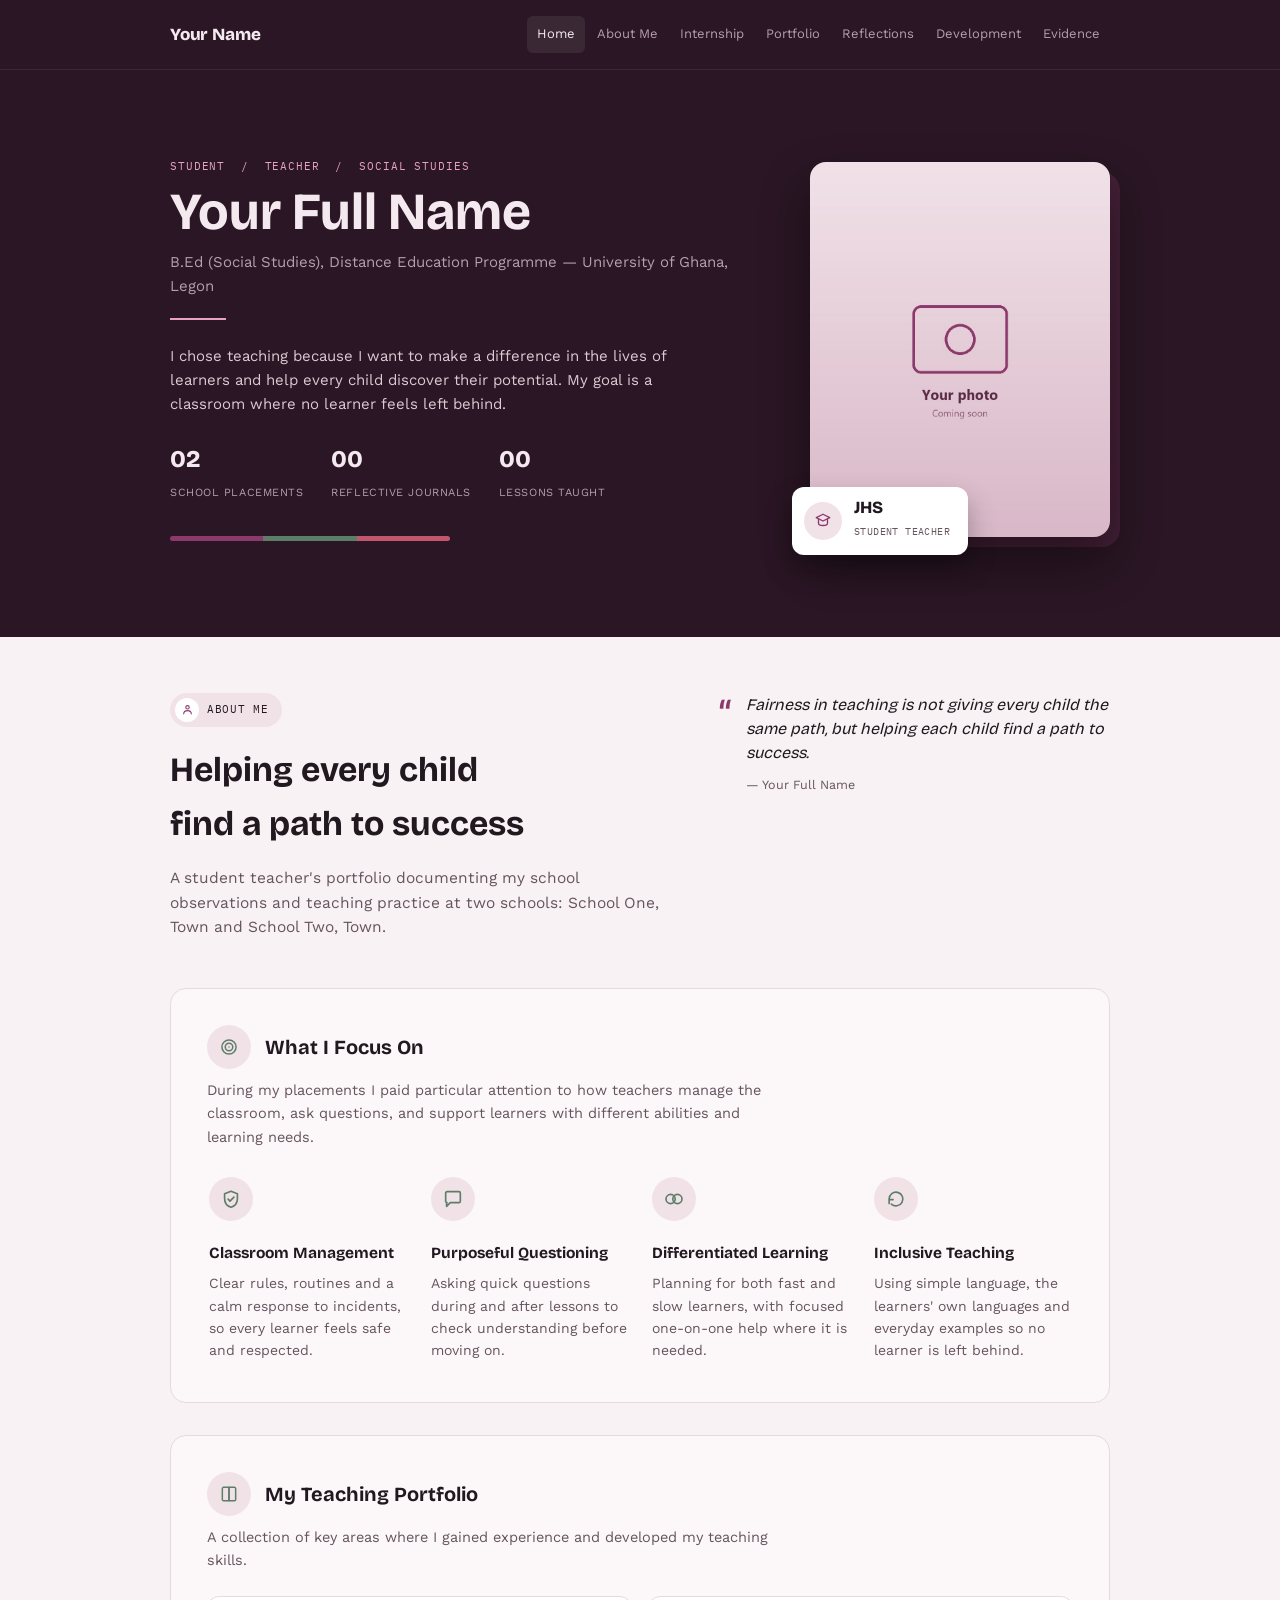
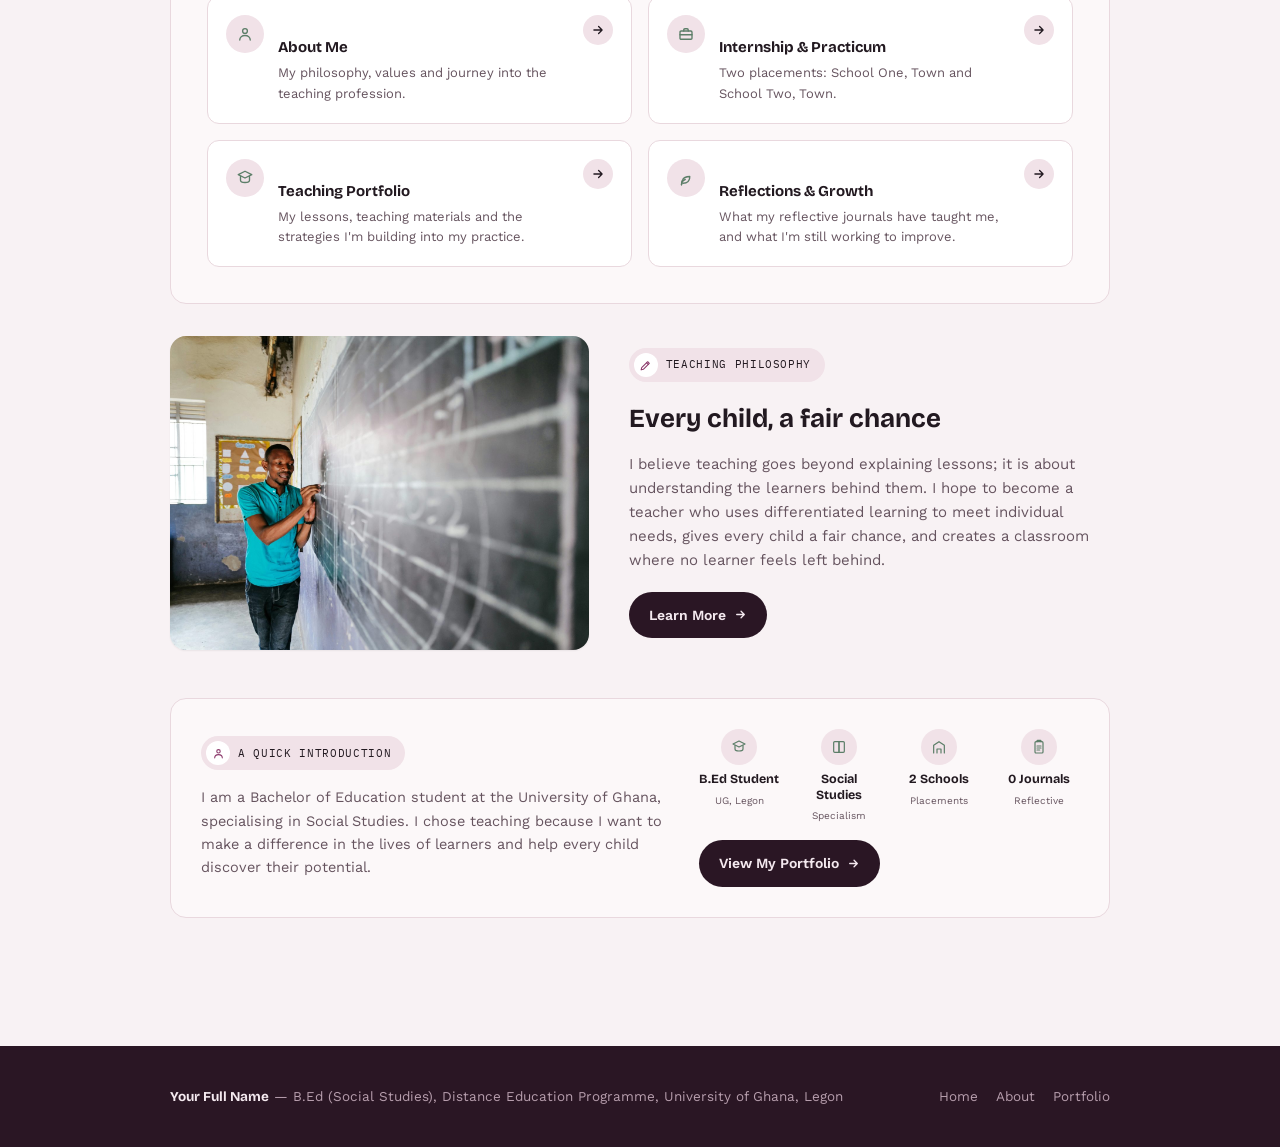
==== commit baba4a9b: "Replace shared stock images with new free photos Co-Authored-By: Claude Opus 5.5 <noreply@anthropic." ====
--- a/site/index.html
+++ b/site/index.html
@@ -142,7 +142,7 @@
     </div>
 
     <div class="block philosophy-split">
-      <img class="philosophy-photo" src="assets/philosophy-books-chalkboard.jpg" alt="Stack of teaching books, a pencil cup, and a chalkboard reading Better Teachers Brighter Futures">
+      <img class="philosophy-photo" src="assets/home-teaching.jpg" alt="A teacher writing on a chalkboard in a classroom">
       <div>
         <div class="pill-eyebrow"><span class="pill-icon"><svg width="13" height="13" viewBox="0 0 24 24" fill="none" stroke="currentColor" stroke-width="2" stroke-linecap="round" stroke-linejoin="round"><path d="M4 20l1-4L16 5l3 3L8 19l-4 1z"/><path d="M14 7l3 3"/></svg></span>Teaching Philosophy</div>
         <h3 style="font-size:clamp(22px,3.2vw,26px);margin-bottom:12px;">Every child, a fair chance</h3>
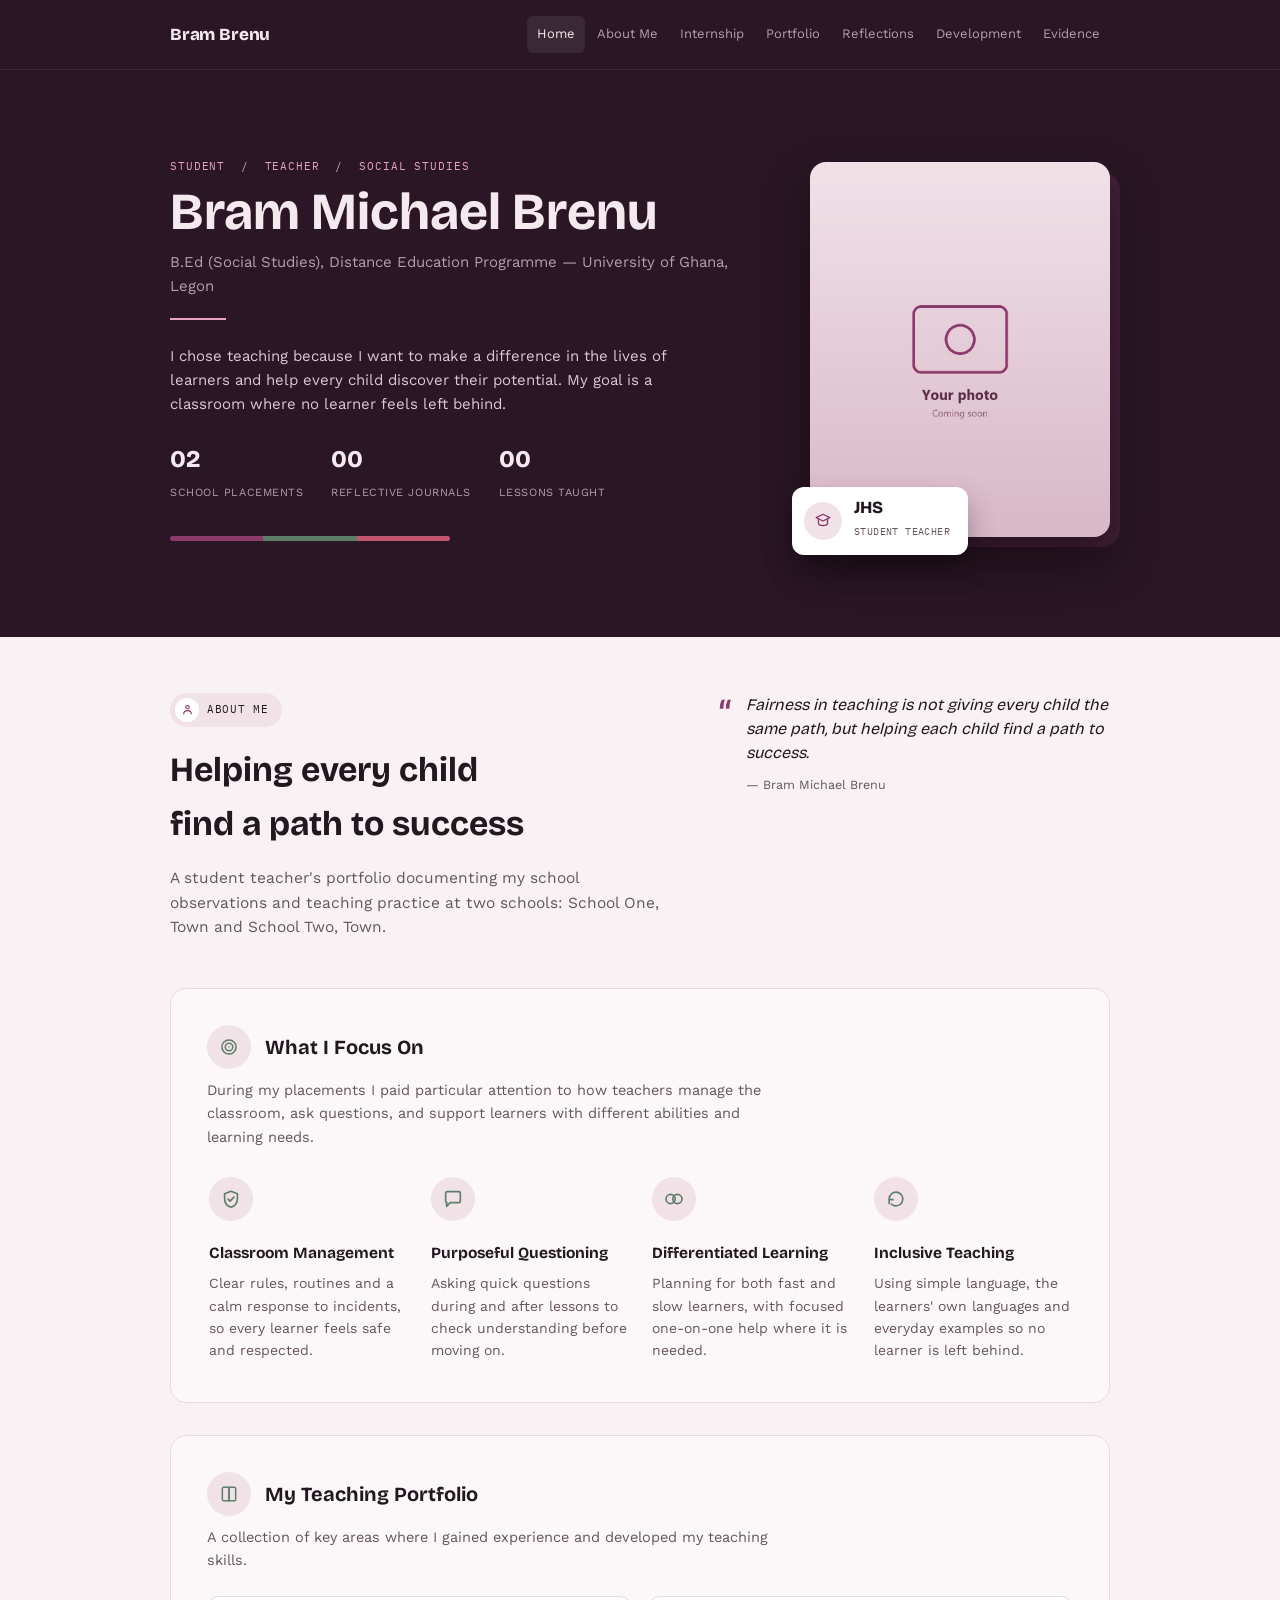
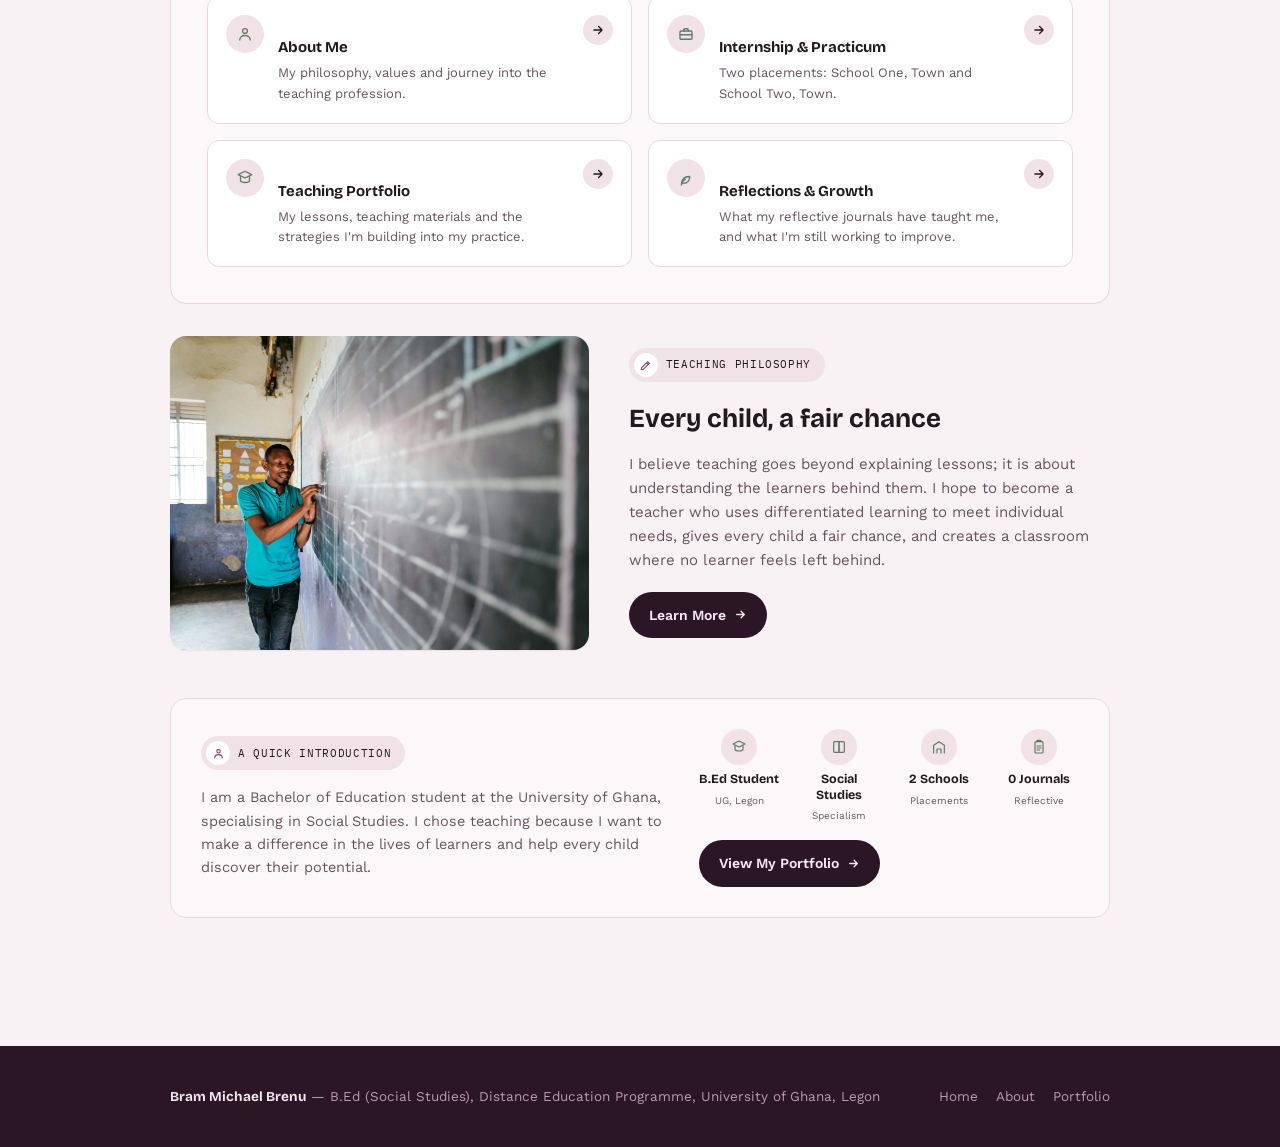
==== commit e2a97c0f: "Add client name: Bram Michael Brenu Co-Authored-By: Claude Opus 5.5 <noreply@anthropic.com>" ====
--- a/site/index.html
+++ b/site/index.html
@@ -3,8 +3,8 @@
 <head>
 <meta charset="UTF-8">
 <meta name="viewport" content="width=device-width, initial-scale=1">
-<title>Your Full Name — Home</title>
-<meta name="description" content="Teaching e-portfolio of Your Full Name, B.Ed (Social Studies) student-teacher at the University of Ghana, Legon.">
+<title>Bram Michael Brenu — Home</title>
+<meta name="description" content="Teaching e-portfolio of Bram Michael Brenu, B.Ed (Social Studies) student-teacher at the University of Ghana, Legon.">
 <link rel="stylesheet" href="https://fonts.googleapis.com/css2?family=Bricolage+Grotesque:opsz,wght@12..96,500;12..96,700;12..96,800&family=Work+Sans:wght@400;500;600;700&family=IBM+Plex+Mono:wght@500&display=swap">
 <link rel="stylesheet" href="styles.css">
 </head>
@@ -12,7 +12,7 @@
 
 <header class="site">
   <div class="container nav-row">
-    <a class="brand" href="index.html">Your Name</a>
+    <a class="brand" href="index.html">Bram Brenu</a>
     <button class="nav-toggle" id="navToggle" aria-expanded="false">Menu</button>
     <nav class="links" id="navLinks">
       <a href="index.html" class="active">Home</a>
@@ -30,7 +30,7 @@
   <div class="container hero-grid">
     <div>
       <span class="eyebrow">Student &nbsp;/&nbsp; Teacher &nbsp;/&nbsp; Social Studies</span>
-      <h1>Your Full Name</h1>
+      <h1>Bram Michael Brenu</h1>
       <p class="role">B.Ed (Social Studies), Distance Education Programme — University of Ghana, Legon</p>
       <div class="divider-rule"></div>
       <p class="pitch">I chose teaching because I want to make a difference in the lives of learners and help every child discover their potential. My goal is a classroom where no learner feels left behind.</p>
@@ -42,7 +42,7 @@
       <div class="accentbar"><div style="background:var(--gold)"></div><div style="background:var(--green)"></div><div style="background:var(--maroon)"></div></div>
     </div>
     <div class="hero-photo-wrap">
-      <img class="hero-photo" style="object-position:center 15%;" src="assets/portrait.jpg" alt="Portrait of Your Full Name">
+      <img class="hero-photo" style="object-position:center 15%;" src="assets/portrait.jpg" alt="Portrait of Bram Michael Brenu">
       <div class="hero-badge">
           <div class="badge-icon"><svg width="18" height="18" viewBox="0 0 24 24" fill="none" stroke="currentColor" stroke-width="1.8" stroke-linecap="round" stroke-linejoin="round"><path d="M12 3l9 4.5-9 4.5-9-4.5z"/><path d="M6 10v5c0 1.5 2.7 3 6 3s6-1.5 6-3v-5"/></svg></div>
           <div><b>JHS</b><span>Student Teacher</span></div>
@@ -64,7 +64,7 @@
           <span class="quote-mark">&ldquo;</span>
           <div>
             <blockquote>Fairness in teaching is not giving every child the same path, but helping each child find a path to success.</blockquote>
-            <cite>— Your Full Name</cite>
+            <cite>— Bram Michael Brenu</cite>
           </div>
         </div>
     </div>
@@ -183,7 +183,7 @@
 
 <footer class="site">
   <div class="container">
-    <div><strong>Your Full Name</strong> — B.Ed (Social Studies), Distance Education Programme, University of Ghana, Legon</div>
+    <div><strong>Bram Michael Brenu</strong> — B.Ed (Social Studies), Distance Education Programme, University of Ghana, Legon</div>
     <div class="foot-links">
       <a href="index.html">Home</a>
       <a href="about.html">About</a>
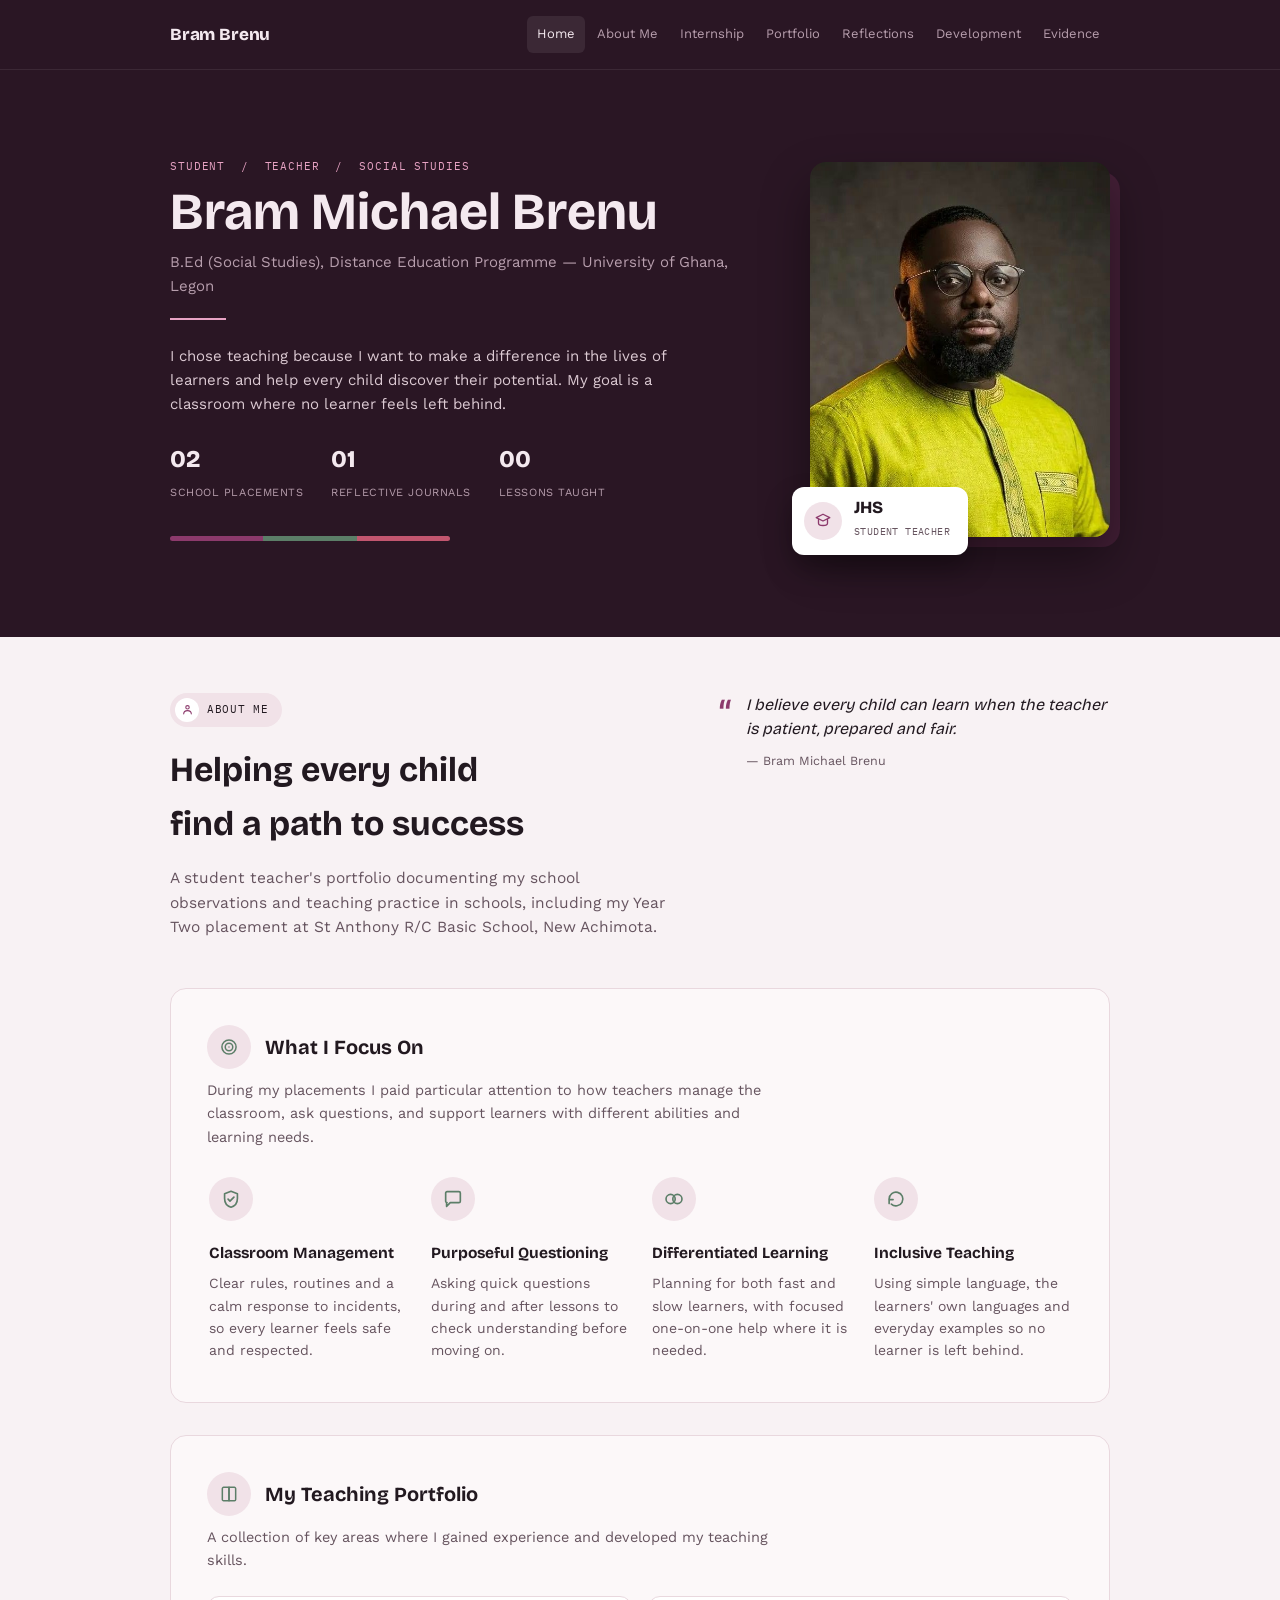
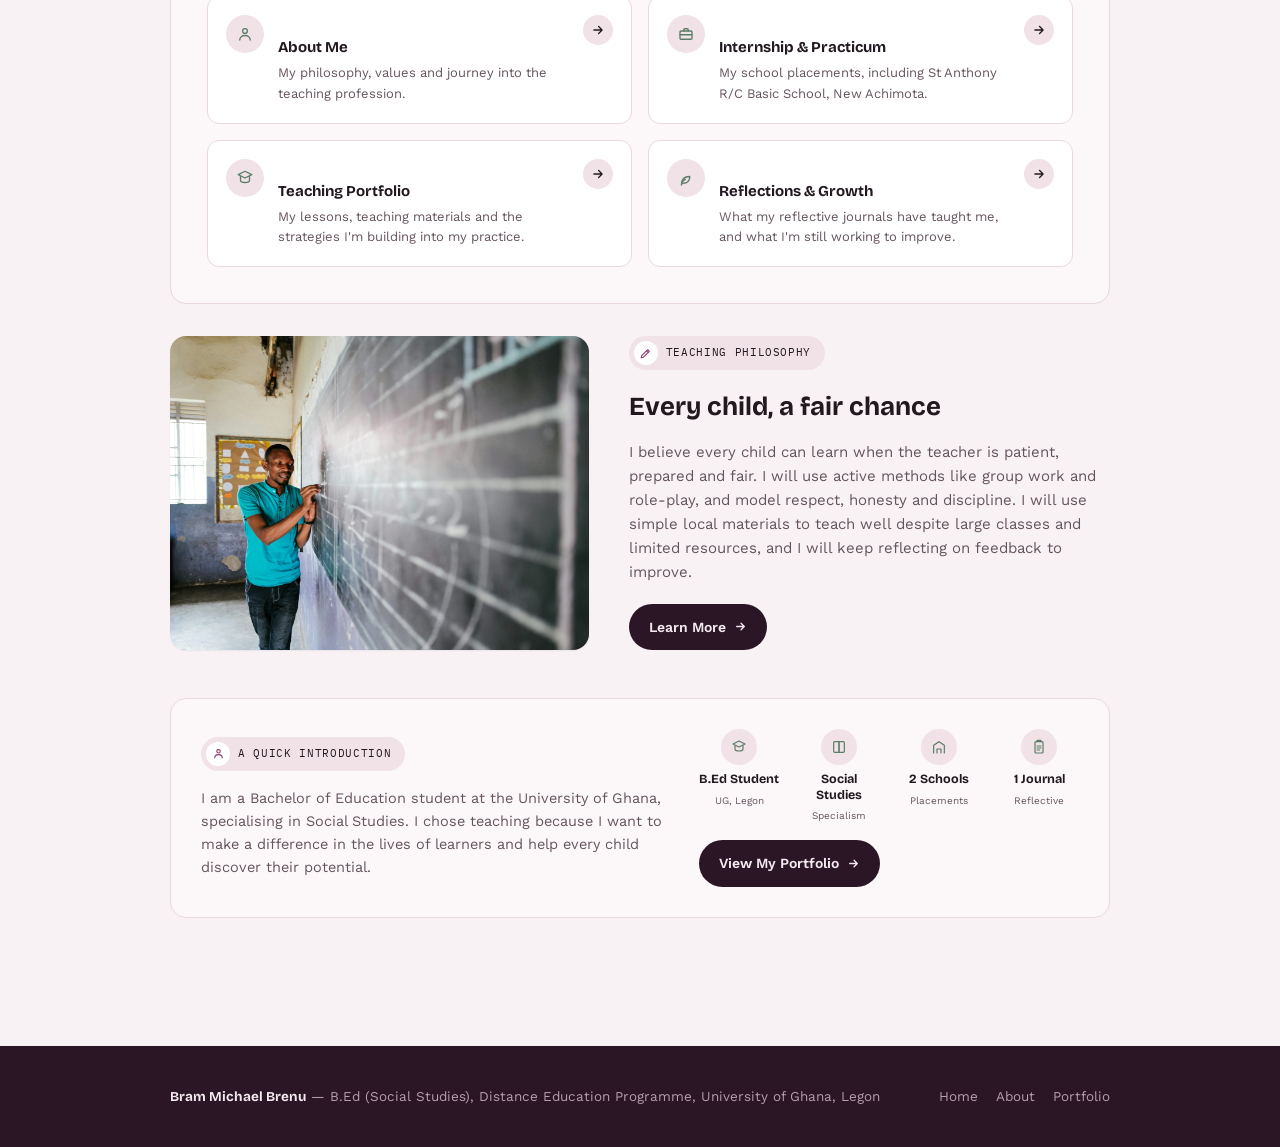
==== commit caeaca8a: "Add Bram's photo, Year 2 Sem 2 journal, score sheet, school and philosophy Co-Authored-By: Claude Op" ====
--- a/site/index.html
+++ b/site/index.html
@@ -36,7 +36,7 @@
       <p class="pitch">I chose teaching because I want to make a difference in the lives of learners and help every child discover their potential. My goal is a classroom where no learner feels left behind.</p>
       <div class="stat-row">
         <div class="stat"><b>02</b><span>School Placements</span></div>
-        <div class="stat"><b>00</b><span>Reflective Journals</span></div>
+        <div class="stat"><b>01</b><span>Reflective Journals</span></div>
         <div class="stat"><b>00</b><span>Lessons Taught</span></div>
       </div>
       <div class="accentbar"><div style="background:var(--gold)"></div><div style="background:var(--green)"></div><div style="background:var(--maroon)"></div></div>
@@ -58,12 +58,12 @@
       <div>
         <div class="pill-eyebrow"><span class="pill-icon"><svg width="13" height="13" viewBox="0 0 24 24" fill="none" stroke="currentColor" stroke-width="2" stroke-linecap="round" stroke-linejoin="round"><circle cx="12" cy="8" r="3.2"/><path d="M5 20c0-3.5 3-6 7-6s7 2.5 7 6"/></svg></span>About Me</div>
         <h2 style="font-size:clamp(26px,4vw,34px);margin-bottom:14px;">Helping every child find a path to success</h2>
-        <p style="color:var(--ink-muted);font-size:15.5px;max-width:56ch;">A student teacher's portfolio documenting my school observations and teaching practice at two schools: School One, Town and School Two, Town.</p>
+        <p style="color:var(--ink-muted);font-size:15.5px;max-width:56ch;">A student teacher's portfolio documenting my school observations and teaching practice in schools, including my Year Two placement at St Anthony R/C Basic School, New Achimota.</p>
       </div>
       <div class="testimonial">
           <span class="quote-mark">&ldquo;</span>
           <div>
-            <blockquote>Fairness in teaching is not giving every child the same path, but helping each child find a path to success.</blockquote>
+            <blockquote>I believe every child can learn when the teacher is patient, prepared and fair.</blockquote>
             <cite>— Bram Michael Brenu</cite>
           </div>
         </div>
@@ -118,7 +118,7 @@
           <div class="focus-icon"><svg width="18" height="18" viewBox="0 0 24 24" fill="none" stroke="currentColor" stroke-width="1.8" stroke-linecap="round" stroke-linejoin="round"><rect x="4" y="8" width="16" height="11" rx="1.5"/><path d="M9 8V6.5A1.5 1.5 0 0 1 10.5 5h3A1.5 1.5 0 0 1 15 6.5V8"/><path d="M4 13h16"/></svg></div>
           <div class="link-body">
             <h4>Internship &amp; Practicum</h4>
-            <p>Two placements: School One, Town and School Two, Town.</p>
+            <p>My school placements, including St Anthony R/C Basic School, New Achimota.</p>
           </div>
           <div class="link-arrow"><svg width="14" height="14" viewBox="0 0 24 24" fill="none" stroke="currentColor" stroke-width="2.2" stroke-linecap="round" stroke-linejoin="round"><path d="M5 12h13M13 6l6 6-6 6"/></svg></div>
         </a>
@@ -146,7 +146,7 @@
       <div>
         <div class="pill-eyebrow"><span class="pill-icon"><svg width="13" height="13" viewBox="0 0 24 24" fill="none" stroke="currentColor" stroke-width="2" stroke-linecap="round" stroke-linejoin="round"><path d="M4 20l1-4L16 5l3 3L8 19l-4 1z"/><path d="M14 7l3 3"/></svg></span>Teaching Philosophy</div>
         <h3 style="font-size:clamp(22px,3.2vw,26px);margin-bottom:12px;">Every child, a fair chance</h3>
-        <p style="color:var(--ink-muted);font-size:15px;max-width:52ch;margin-bottom:20px;">I believe teaching goes beyond explaining lessons; it is about understanding the learners behind them. I hope to become a teacher who uses differentiated learning to meet individual needs, gives every child a fair chance, and creates a classroom where no learner feels left behind.</p>
+        <p style="color:var(--ink-muted);font-size:15px;max-width:52ch;margin-bottom:20px;">I believe every child can learn when the teacher is patient, prepared and fair. I will use active methods like group work and role-play, and model respect, honesty and discipline. I will use simple local materials to teach well despite large classes and limited resources, and I will keep reflecting on feedback to improve.</p>
         <a class="btn-dark" href="about.html">Learn More <svg width="13" height="13" viewBox="0 0 24 24" fill="none" stroke="currentColor" stroke-width="2.4" stroke-linecap="round" stroke-linejoin="round"><path d="M5 12h13M13 6l6 6-6 6"/></svg></a>
       </div>
     </div>
@@ -172,7 +172,7 @@
           </div>
           <div class="mini-stat">
             <div class="focus-icon"><svg width="16" height="16" viewBox="0 0 24 24" fill="none" stroke="currentColor" stroke-width="1.8" stroke-linecap="round" stroke-linejoin="round"><rect x="6" y="4" width="12" height="17" rx="1.5"/><path d="M9 4V3a1 1 0 0 1 1-1h4a1 1 0 0 1 1 1v1"/><path d="M9 10.5h6M9 13.5h6M9 16.5h4"/></svg></div>
-            <b>0 Journals</b><span>Reflective</span>
+            <b>1 Journal</b><span>Reflective</span>
           </div>
         </div>
         <a class="btn-dark" href="portfolio.html">View My Portfolio <svg width="13" height="13" viewBox="0 0 24 24" fill="none" stroke="currentColor" stroke-width="2.4" stroke-linecap="round" stroke-linejoin="round"><path d="M5 12h13M13 6l6 6-6 6"/></svg></a>
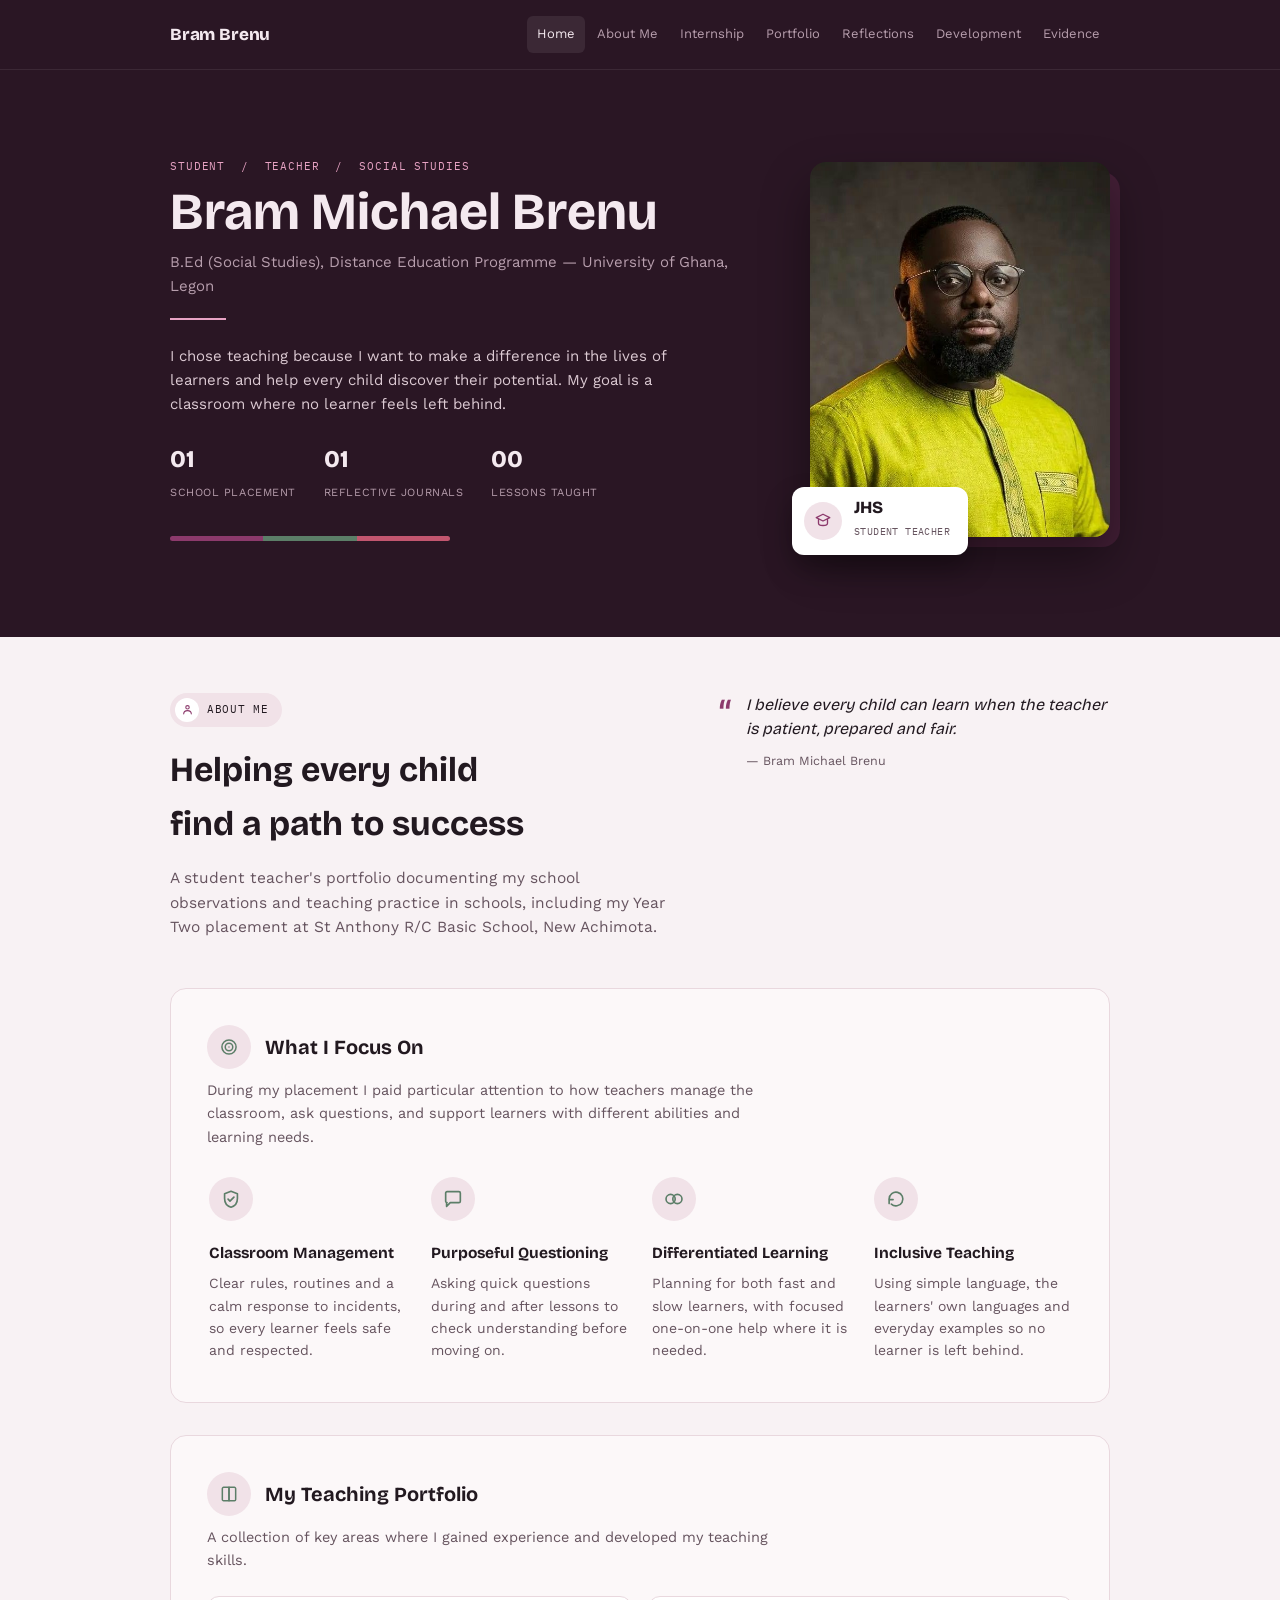
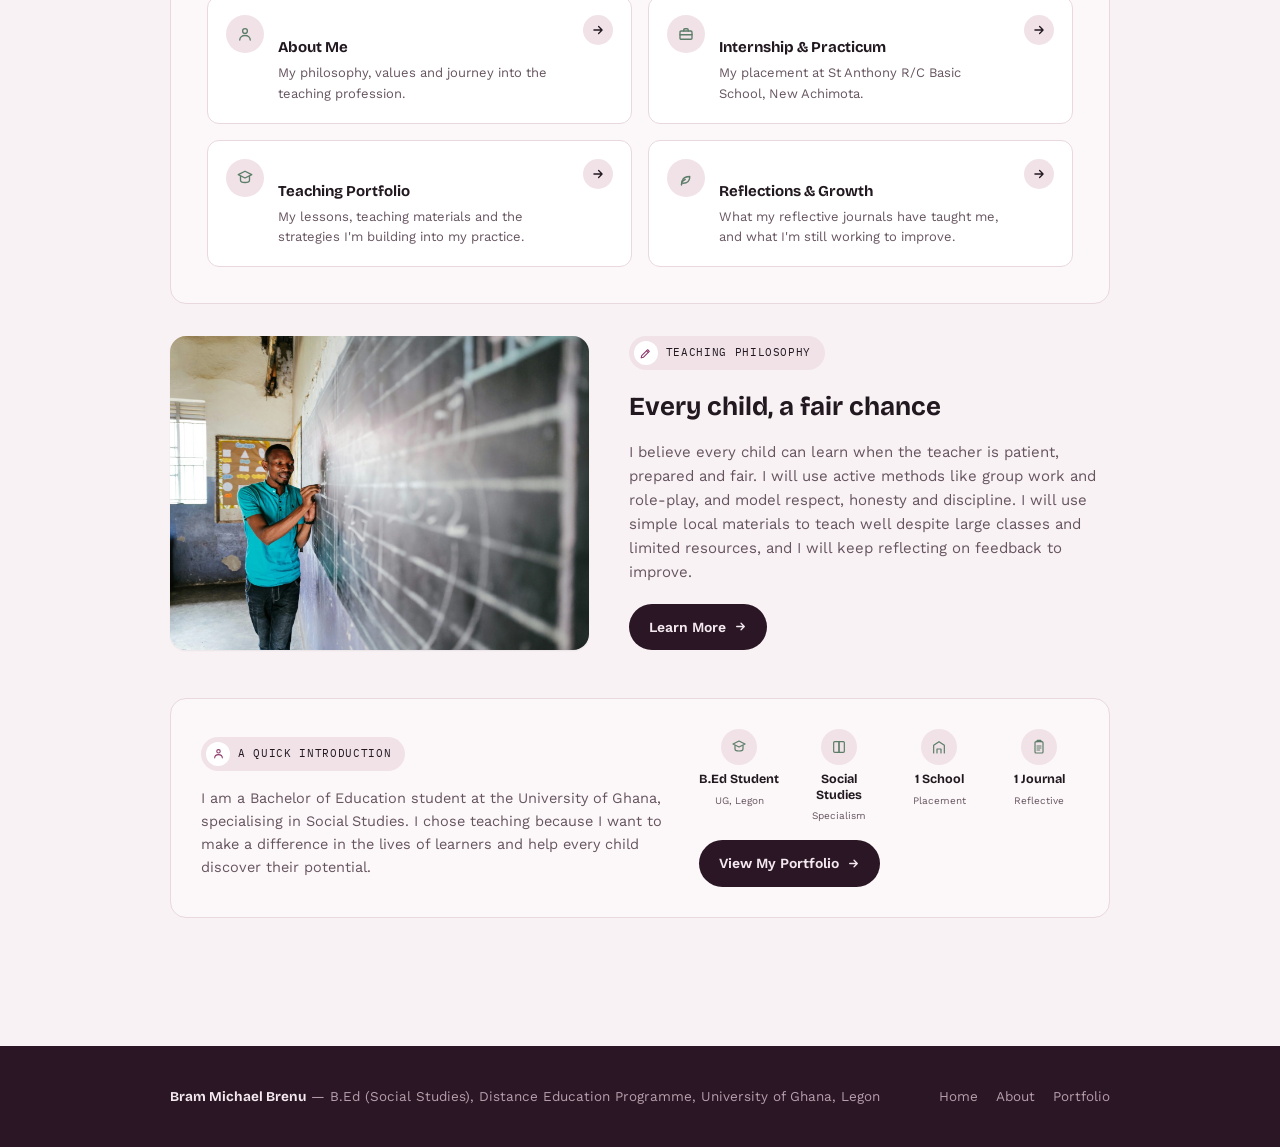
==== commit dd217b5c: "Show Bram's single placement school with period, classes and mentor Co-Authored-By: Claude Opus 5.5 " ====
--- a/site/index.html
+++ b/site/index.html
@@ -35,7 +35,7 @@
       <div class="divider-rule"></div>
       <p class="pitch">I chose teaching because I want to make a difference in the lives of learners and help every child discover their potential. My goal is a classroom where no learner feels left behind.</p>
       <div class="stat-row">
-        <div class="stat"><b>02</b><span>School Placements</span></div>
+        <div class="stat"><b>01</b><span>School Placement</span></div>
         <div class="stat"><b>01</b><span>Reflective Journals</span></div>
         <div class="stat"><b>00</b><span>Lessons Taught</span></div>
       </div>
@@ -74,7 +74,7 @@
         <div class="focus-icon"><svg width="20" height="20" viewBox="0 0 24 24" fill="none" stroke="currentColor" stroke-width="1.8" stroke-linecap="round" stroke-linejoin="round"><circle cx="12" cy="12" r="8.5"/><circle cx="12" cy="12" r="4.5"/><circle cx="12" cy="12" r=".8" fill="currentColor" stroke="none"/></svg></div>
         <h3>What I Focus On</h3>
       </div>
-      <p class="panel-intro">During my placements I paid particular attention to how teachers manage the classroom, ask questions, and support learners with different abilities and learning needs.</p>
+      <p class="panel-intro">During my placement I paid particular attention to how teachers manage the classroom, ask questions, and support learners with different abilities and learning needs.</p>
       <div class="focus-grid">
         <div class="focus-card">
           <div class="focus-icon"><svg width="22" height="22" viewBox="0 0 24 24" fill="none" stroke="currentColor" stroke-width="1.8" stroke-linecap="round" stroke-linejoin="round"><path d="M12 3.5l7 2.8v5.2c0 5-3 8.3-7 9.5-4-1.2-7-4.5-7-9.5V6.3z"/><path d="M8.8 12.2l2.1 2.1 4.3-4.3"/></svg></div>
@@ -118,7 +118,7 @@
           <div class="focus-icon"><svg width="18" height="18" viewBox="0 0 24 24" fill="none" stroke="currentColor" stroke-width="1.8" stroke-linecap="round" stroke-linejoin="round"><rect x="4" y="8" width="16" height="11" rx="1.5"/><path d="M9 8V6.5A1.5 1.5 0 0 1 10.5 5h3A1.5 1.5 0 0 1 15 6.5V8"/><path d="M4 13h16"/></svg></div>
           <div class="link-body">
             <h4>Internship &amp; Practicum</h4>
-            <p>My school placements, including St Anthony R/C Basic School, New Achimota.</p>
+            <p>My placement at St Anthony R/C Basic School, New Achimota.</p>
           </div>
           <div class="link-arrow"><svg width="14" height="14" viewBox="0 0 24 24" fill="none" stroke="currentColor" stroke-width="2.2" stroke-linecap="round" stroke-linejoin="round"><path d="M5 12h13M13 6l6 6-6 6"/></svg></div>
         </a>
@@ -168,7 +168,7 @@
           </div>
           <div class="mini-stat">
             <div class="focus-icon"><svg width="16" height="16" viewBox="0 0 24 24" fill="none" stroke="currentColor" stroke-width="1.8" stroke-linecap="round" stroke-linejoin="round"><path d="M4 21V9.5L12 4l8 5.5V21"/><path d="M9 21v-6h6v6"/></svg></div>
-            <b>2 Schools</b><span>Placements</span>
+            <b>1 School</b><span>Placement</span>
           </div>
           <div class="mini-stat">
             <div class="focus-icon"><svg width="16" height="16" viewBox="0 0 24 24" fill="none" stroke="currentColor" stroke-width="1.8" stroke-linecap="round" stroke-linejoin="round"><rect x="6" y="4" width="12" height="17" rx="1.5"/><path d="M9 4V3a1 1 0 0 1 1-1h4a1 1 0 0 1 1 1v1"/><path d="M9 10.5h6M9 13.5h6M9 16.5h4"/></svg></div>
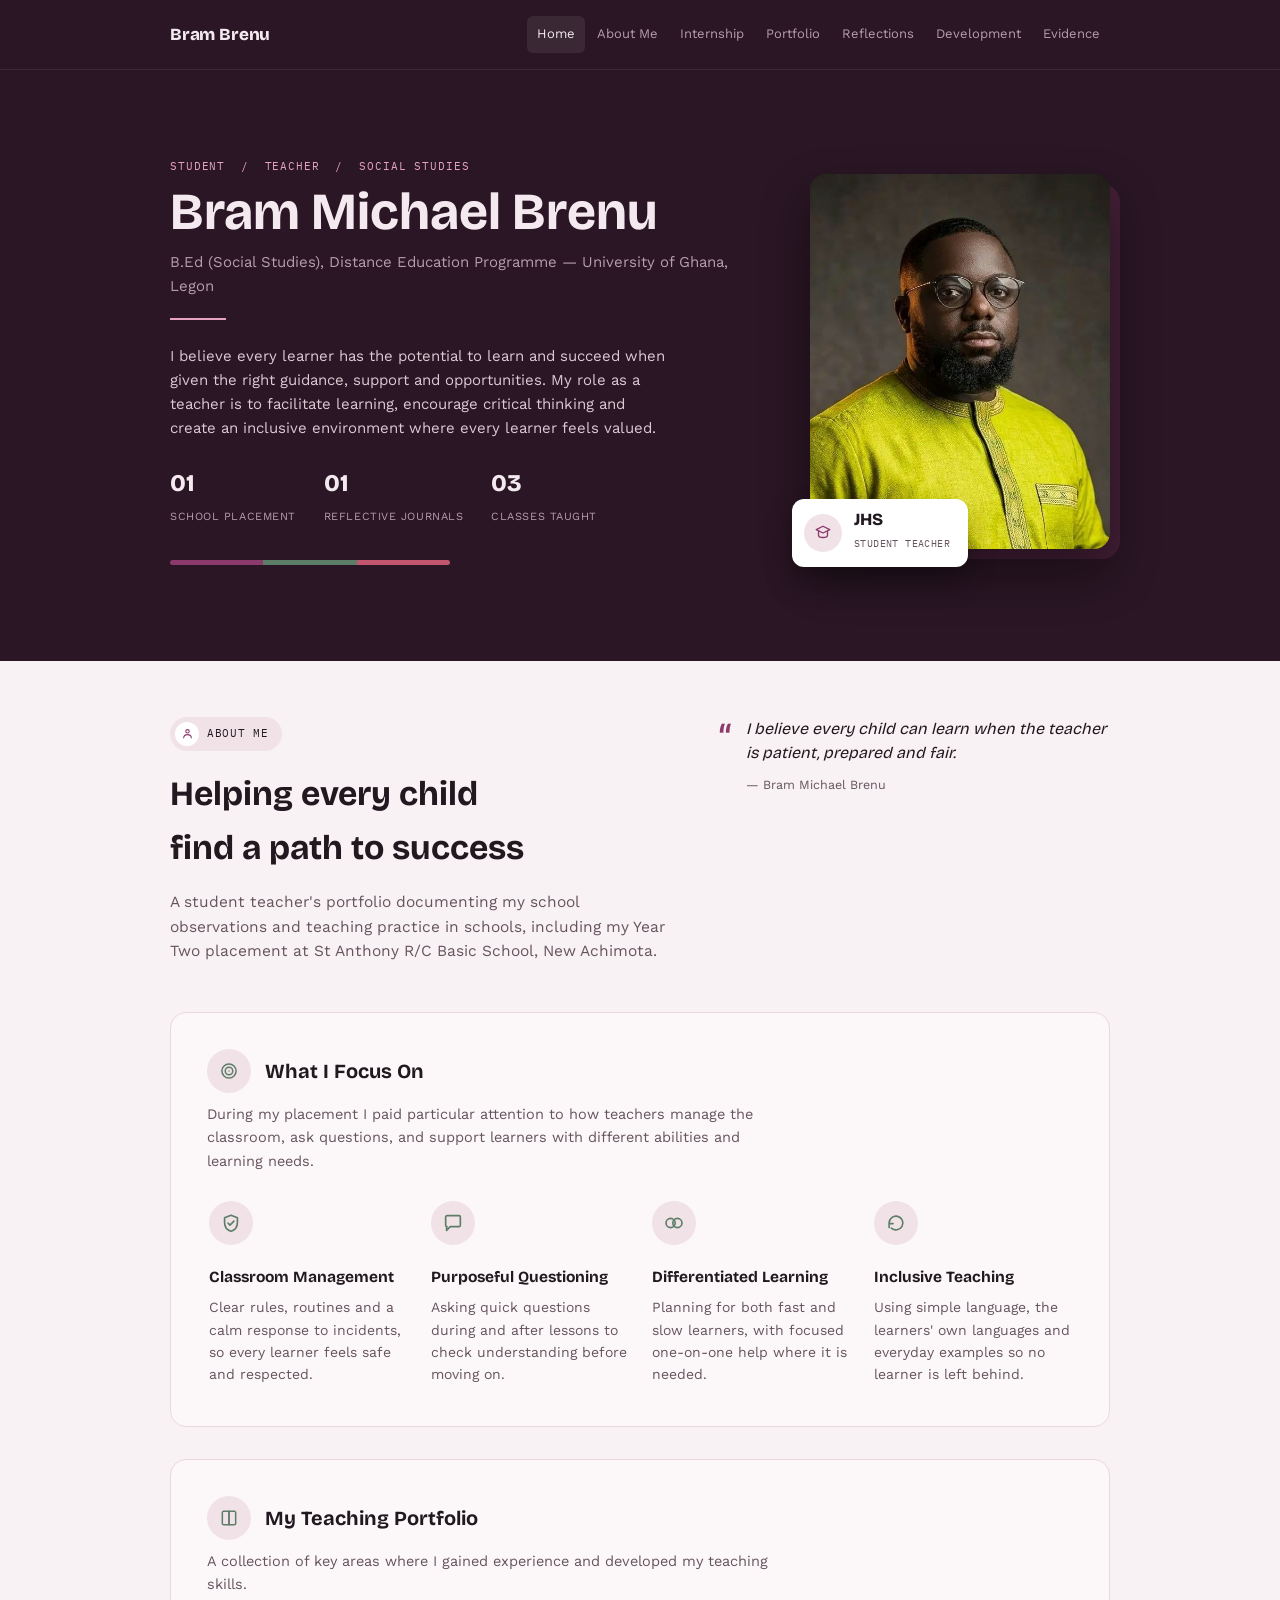
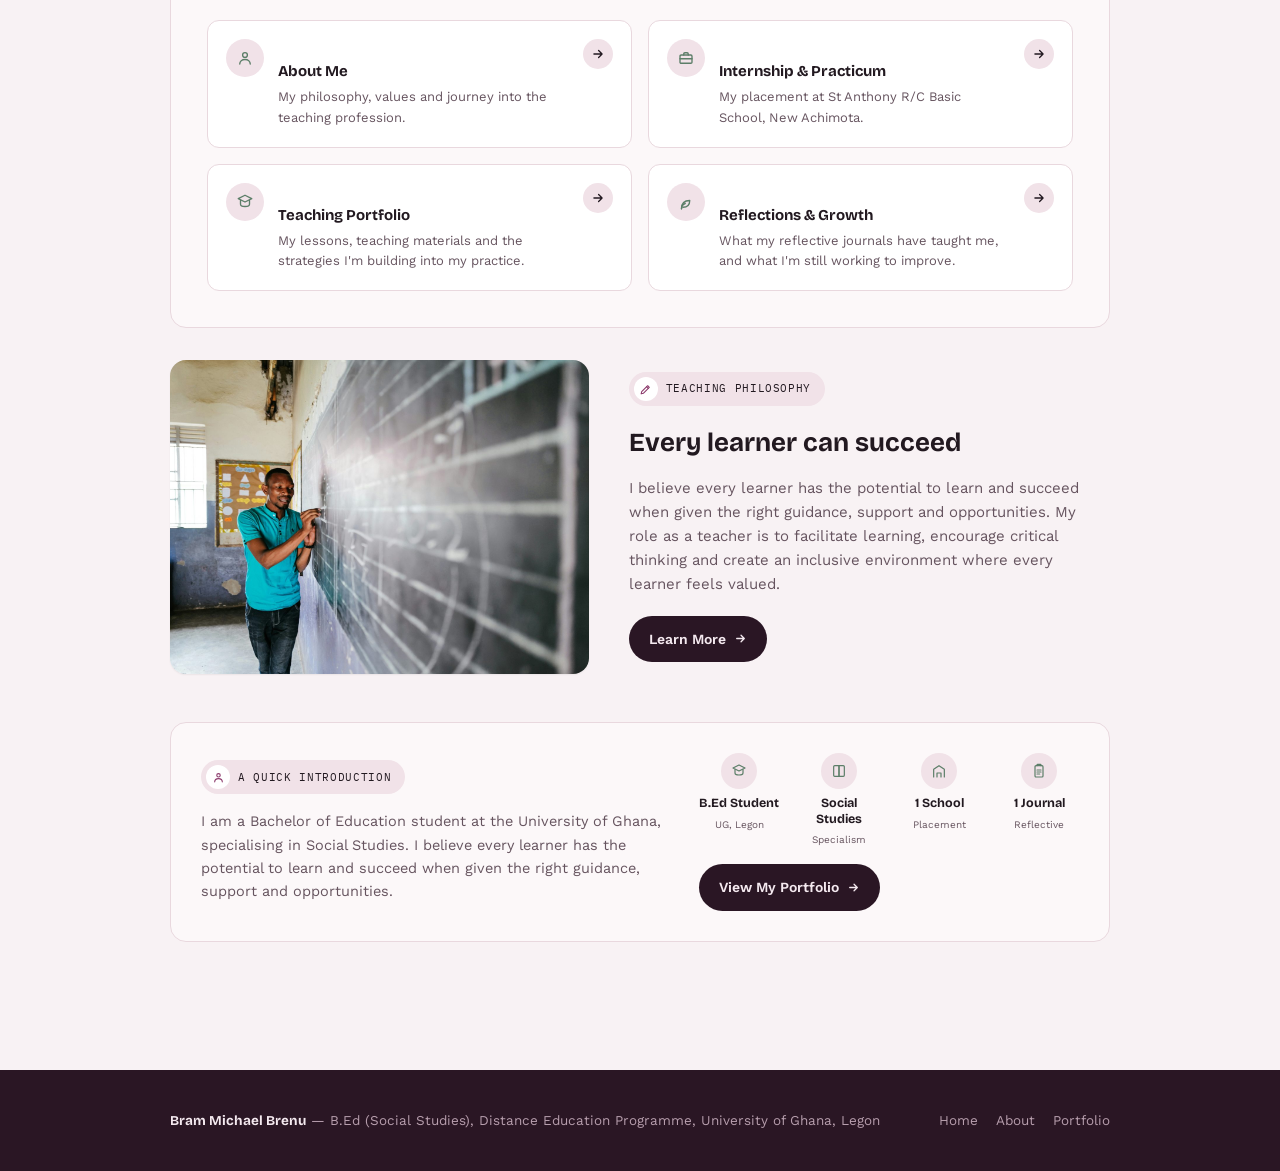
==== commit 8f21701e: "Add Bram's teaching philosophy, challenges and areas to improve Co-Authored-By: Claude Opus 5.5 <nor" ====
--- a/site/index.html
+++ b/site/index.html
@@ -33,11 +33,11 @@
       <h1>Bram Michael Brenu</h1>
       <p class="role">B.Ed (Social Studies), Distance Education Programme — University of Ghana, Legon</p>
       <div class="divider-rule"></div>
-      <p class="pitch">I chose teaching because I want to make a difference in the lives of learners and help every child discover their potential. My goal is a classroom where no learner feels left behind.</p>
+      <p class="pitch">I believe every learner has the potential to learn and succeed when given the right guidance, support and opportunities. My role as a teacher is to facilitate learning, encourage critical thinking and create an inclusive environment where every learner feels valued.</p>
       <div class="stat-row">
         <div class="stat"><b>01</b><span>School Placement</span></div>
         <div class="stat"><b>01</b><span>Reflective Journals</span></div>
-        <div class="stat"><b>00</b><span>Lessons Taught</span></div>
+        <div class="stat"><b>03</b><span>Classes Taught</span></div>
       </div>
       <div class="accentbar"><div style="background:var(--gold)"></div><div style="background:var(--green)"></div><div style="background:var(--maroon)"></div></div>
     </div>
@@ -145,8 +145,8 @@
       <img class="philosophy-photo" src="assets/home-teaching.jpg" alt="A teacher writing on a chalkboard in a classroom">
       <div>
         <div class="pill-eyebrow"><span class="pill-icon"><svg width="13" height="13" viewBox="0 0 24 24" fill="none" stroke="currentColor" stroke-width="2" stroke-linecap="round" stroke-linejoin="round"><path d="M4 20l1-4L16 5l3 3L8 19l-4 1z"/><path d="M14 7l3 3"/></svg></span>Teaching Philosophy</div>
-        <h3 style="font-size:clamp(22px,3.2vw,26px);margin-bottom:12px;">Every child, a fair chance</h3>
-        <p style="color:var(--ink-muted);font-size:15px;max-width:52ch;margin-bottom:20px;">I believe every child can learn when the teacher is patient, prepared and fair. I will use active methods like group work and role-play, and model respect, honesty and discipline. I will use simple local materials to teach well despite large classes and limited resources, and I will keep reflecting on feedback to improve.</p>
+        <h3 style="font-size:clamp(22px,3.2vw,26px);margin-bottom:12px;">Every learner can succeed</h3>
+        <p style="color:var(--ink-muted);font-size:15px;max-width:52ch;margin-bottom:20px;">I believe every learner has the potential to learn and succeed when given the right guidance, support and opportunities. My role as a teacher is to facilitate learning, encourage critical thinking and create an inclusive environment where every learner feels valued.</p>
         <a class="btn-dark" href="about.html">Learn More <svg width="13" height="13" viewBox="0 0 24 24" fill="none" stroke="currentColor" stroke-width="2.4" stroke-linecap="round" stroke-linejoin="round"><path d="M5 12h13M13 6l6 6-6 6"/></svg></a>
       </div>
     </div>
@@ -154,7 +154,7 @@
     <div class="block intro-bar">
       <div class="intro-text">
         <div class="pill-eyebrow"><span class="pill-icon"><svg width="13" height="13" viewBox="0 0 24 24" fill="none" stroke="currentColor" stroke-width="2" stroke-linecap="round" stroke-linejoin="round"><circle cx="12" cy="8" r="3.2"/><path d="M5 20c0-3.5 3-6 7-6s7 2.5 7 6"/></svg></span>A Quick Introduction</div>
-        <p style="font-size:14.5px;color:var(--ink-muted);max-width:56ch;">I am a Bachelor of Education student at the University of Ghana, specialising in Social Studies. I chose teaching because I want to make a difference in the lives of learners and help every child discover their potential.</p>
+        <p style="font-size:14.5px;color:var(--ink-muted);max-width:56ch;">I am a Bachelor of Education student at the University of Ghana, specialising in Social Studies. I believe every learner has the potential to learn and succeed when given the right guidance, support and opportunities.</p>
       </div>
       <div class="intro-side">
         <div class="mini-stats">
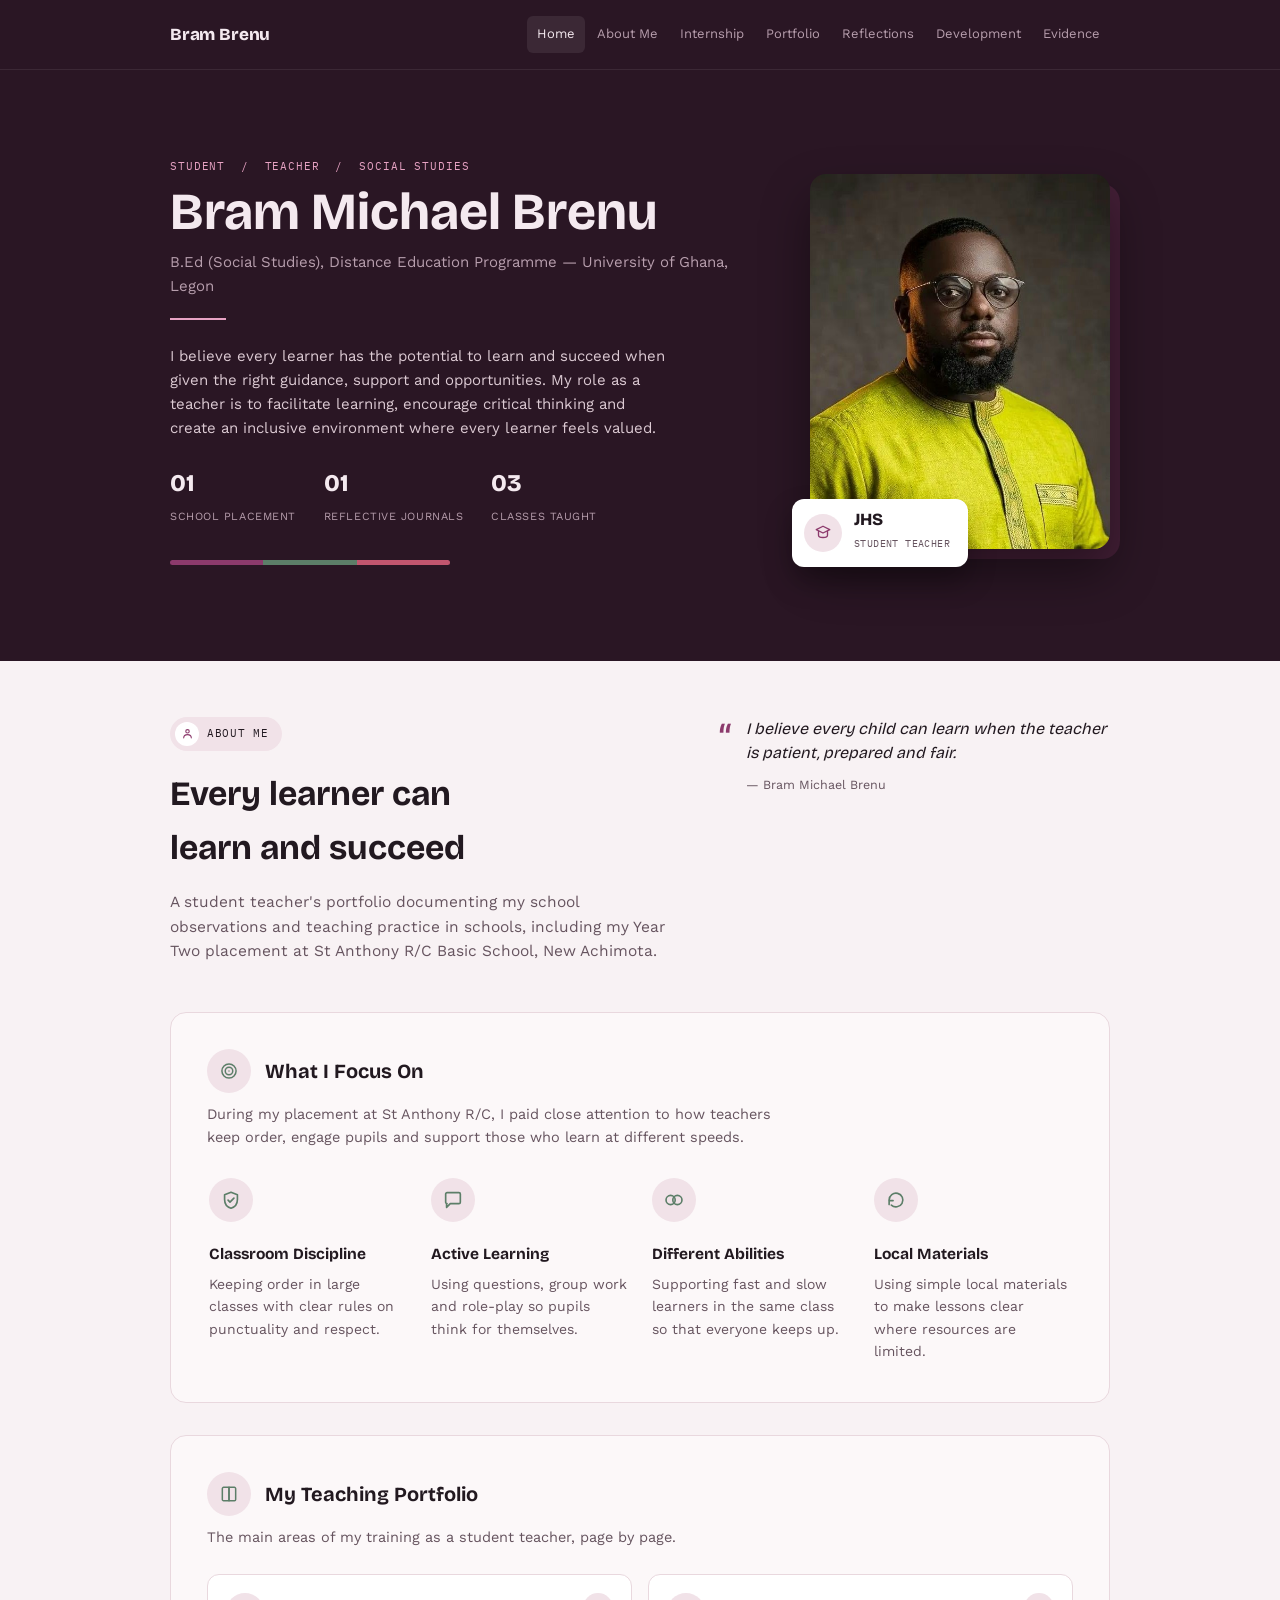
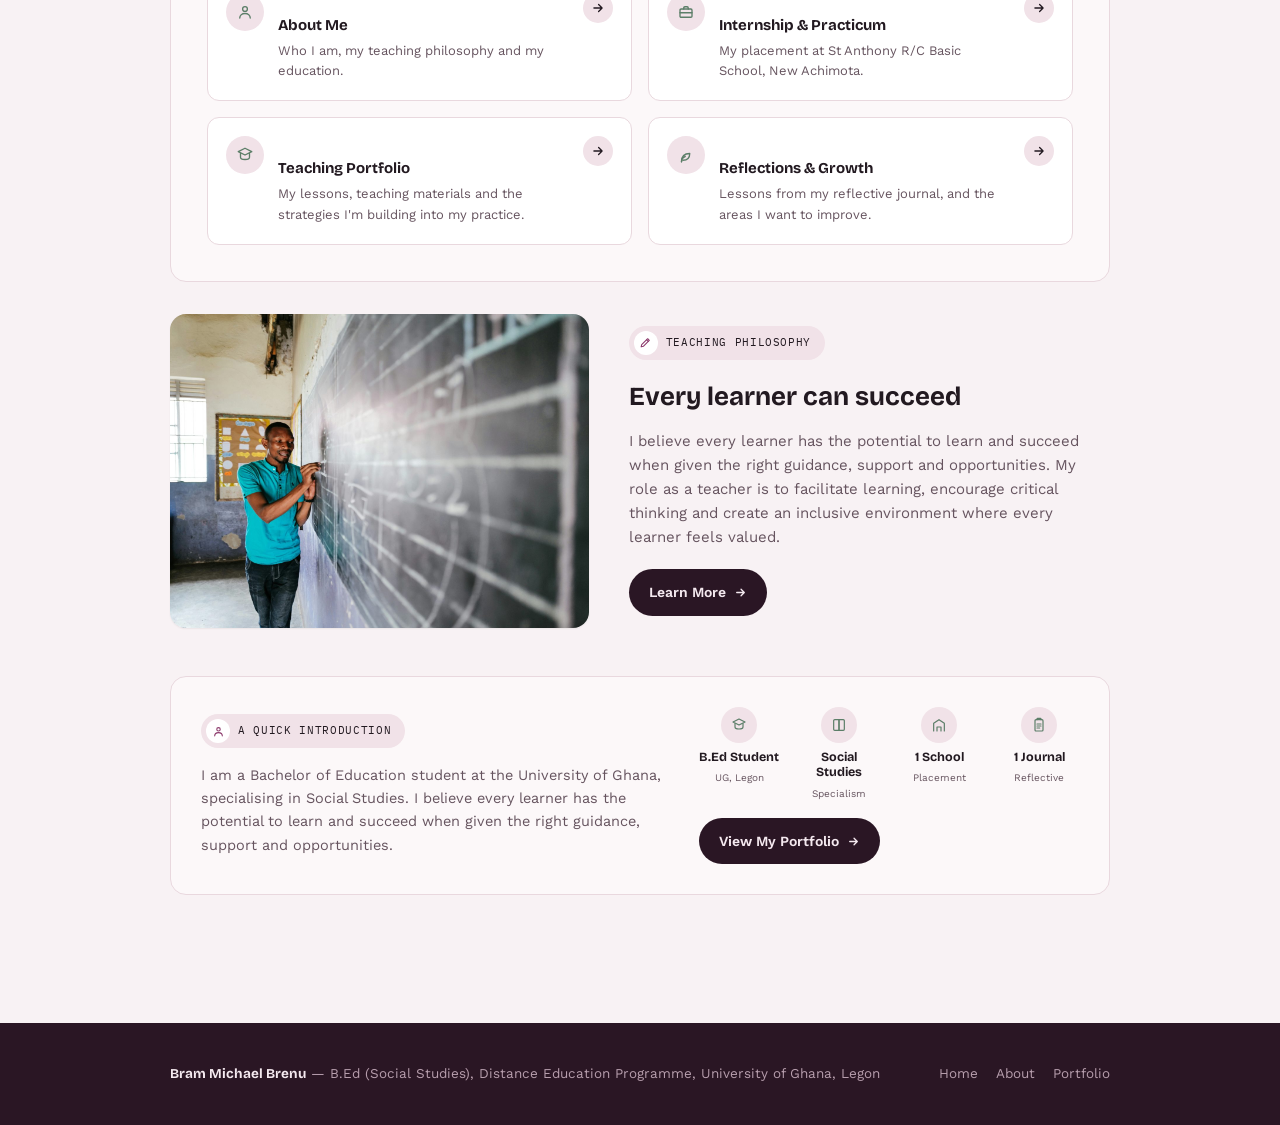
==== commit 7d04f20a: "Reword sample text so none of it matches another portfolio Co-Authored-By: Claude Opus 5.5 <noreply@" ====
--- a/site/index.html
+++ b/site/index.html
@@ -57,7 +57,7 @@
     <div class="block about-teaser-grid">
       <div>
         <div class="pill-eyebrow"><span class="pill-icon"><svg width="13" height="13" viewBox="0 0 24 24" fill="none" stroke="currentColor" stroke-width="2" stroke-linecap="round" stroke-linejoin="round"><circle cx="12" cy="8" r="3.2"/><path d="M5 20c0-3.5 3-6 7-6s7 2.5 7 6"/></svg></span>About Me</div>
-        <h2 style="font-size:clamp(26px,4vw,34px);margin-bottom:14px;">Helping every child find a path to success</h2>
+        <h2 style="font-size:clamp(26px,4vw,34px);margin-bottom:14px;">Every learner can learn and succeed</h2>
         <p style="color:var(--ink-muted);font-size:15.5px;max-width:56ch;">A student teacher's portfolio documenting my school observations and teaching practice in schools, including my Year Two placement at St Anthony R/C Basic School, New Achimota.</p>
       </div>
       <div class="testimonial">
@@ -74,27 +74,27 @@
         <div class="focus-icon"><svg width="20" height="20" viewBox="0 0 24 24" fill="none" stroke="currentColor" stroke-width="1.8" stroke-linecap="round" stroke-linejoin="round"><circle cx="12" cy="12" r="8.5"/><circle cx="12" cy="12" r="4.5"/><circle cx="12" cy="12" r=".8" fill="currentColor" stroke="none"/></svg></div>
         <h3>What I Focus On</h3>
       </div>
-      <p class="panel-intro">During my placement I paid particular attention to how teachers manage the classroom, ask questions, and support learners with different abilities and learning needs.</p>
+      <p class="panel-intro">During my placement at St Anthony R/C, I paid close attention to how teachers keep order, engage pupils and support those who learn at different speeds.</p>
       <div class="focus-grid">
         <div class="focus-card">
           <div class="focus-icon"><svg width="22" height="22" viewBox="0 0 24 24" fill="none" stroke="currentColor" stroke-width="1.8" stroke-linecap="round" stroke-linejoin="round"><path d="M12 3.5l7 2.8v5.2c0 5-3 8.3-7 9.5-4-1.2-7-4.5-7-9.5V6.3z"/><path d="M8.8 12.2l2.1 2.1 4.3-4.3"/></svg></div>
-          <h4>Classroom Management</h4>
-          <p>Clear rules, routines and a calm response to incidents, so every learner feels safe and respected.</p>
+          <h4>Classroom Discipline</h4>
+          <p>Keeping order in large classes with clear rules on punctuality and respect.</p>
         </div>
         <div class="focus-card">
           <div class="focus-icon"><svg width="22" height="22" viewBox="0 0 24 24" fill="none" stroke="currentColor" stroke-width="1.8" stroke-linecap="round" stroke-linejoin="round"><path d="M4 5.5A1.5 1.5 0 0 1 5.5 4h13A1.5 1.5 0 0 1 20 5.5v9A1.5 1.5 0 0 1 18.5 16H9l-4 4v-4H5.5A1.5 1.5 0 0 1 4 14.5z"/></svg></div>
-          <h4>Purposeful Questioning</h4>
-          <p>Asking quick questions during and after lessons to check understanding before moving on.</p>
+          <h4>Active Learning</h4>
+          <p>Using questions, group work and role-play so pupils think for themselves.</p>
         </div>
         <div class="focus-card">
           <div class="focus-icon"><svg width="22" height="22" viewBox="0 0 24 24" fill="none" stroke="currentColor" stroke-width="1.8" stroke-linecap="round" stroke-linejoin="round"><circle cx="8.3" cy="12" r="5"/><circle cx="15.7" cy="12" r="5"/></svg></div>
-          <h4>Differentiated Learning</h4>
-          <p>Planning for both fast and slow learners, with focused one-on-one help where it is needed.</p>
+          <h4>Different Abilities</h4>
+          <p>Supporting fast and slow learners in the same class so that everyone keeps up.</p>
         </div>
         <div class="focus-card">
           <div class="focus-icon"><svg width="22" height="22" viewBox="0 0 24 24" fill="none" stroke="currentColor" stroke-width="1.8" stroke-linecap="round" stroke-linejoin="round"><path d="M4.5 12a7.5 7.5 0 1 1 2.4 5.5"/><path d="M4.5 17v-4.3h4.3"/></svg></div>
-          <h4>Inclusive Teaching</h4>
-          <p>Using simple language, the learners' own languages and everyday examples so no learner is left behind.</p>
+          <h4>Local Materials</h4>
+          <p>Using simple local materials to make lessons clear where resources are limited.</p>
         </div>
       </div>
     </div>
@@ -104,13 +104,13 @@
         <div class="focus-icon"><svg width="20" height="20" viewBox="0 0 24 24" fill="none" stroke="currentColor" stroke-width="1.8" stroke-linecap="round" stroke-linejoin="round"><path d="M4 5.5C4 4.7 4.7 4 5.5 4H12v16H5.5A1.5 1.5 0 0 1 4 18.5z"/><path d="M20 5.5c0-.8-.7-1.5-1.5-1.5H12v16h6.5a1.5 1.5 0 0 0 1.5-1.5z"/></svg></div>
         <h3>My Teaching Portfolio</h3>
       </div>
-      <p class="panel-intro">A collection of key areas where I gained experience and developed my teaching skills.</p>
+      <p class="panel-intro">The main areas of my training as a student teacher, page by page.</p>
       <div class="link-grid">
         <a class="link-card" href="about.html">
           <div class="focus-icon"><svg width="18" height="18" viewBox="0 0 24 24" fill="none" stroke="currentColor" stroke-width="1.8" stroke-linecap="round" stroke-linejoin="round"><circle cx="12" cy="8" r="3.2"/><path d="M5 20c0-3.5 3-6 7-6s7 2.5 7 6"/></svg></div>
           <div class="link-body">
             <h4>About Me</h4>
-            <p>My philosophy, values and journey into the teaching profession.</p>
+            <p>Who I am, my teaching philosophy and my education.</p>
           </div>
           <div class="link-arrow"><svg width="14" height="14" viewBox="0 0 24 24" fill="none" stroke="currentColor" stroke-width="2.2" stroke-linecap="round" stroke-linejoin="round"><path d="M5 12h13M13 6l6 6-6 6"/></svg></div>
         </a>
@@ -134,7 +134,7 @@
           <div class="focus-icon"><svg width="18" height="18" viewBox="0 0 24 24" fill="none" stroke="currentColor" stroke-width="1.8" stroke-linecap="round" stroke-linejoin="round"><path d="M6 21c0-7 4-11 11-11 0 6-3 9-9 9"/><path d="M6 21c0-4 2-6 5-7"/></svg></div>
           <div class="link-body">
             <h4>Reflections &amp; Growth</h4>
-            <p>What my reflective journals have taught me, and what I'm still working to improve.</p>
+            <p>Lessons from my reflective journal, and the areas I want to improve.</p>
           </div>
           <div class="link-arrow"><svg width="14" height="14" viewBox="0 0 24 24" fill="none" stroke="currentColor" stroke-width="2.2" stroke-linecap="round" stroke-linejoin="round"><path d="M5 12h13M13 6l6 6-6 6"/></svg></div>
         </a>
